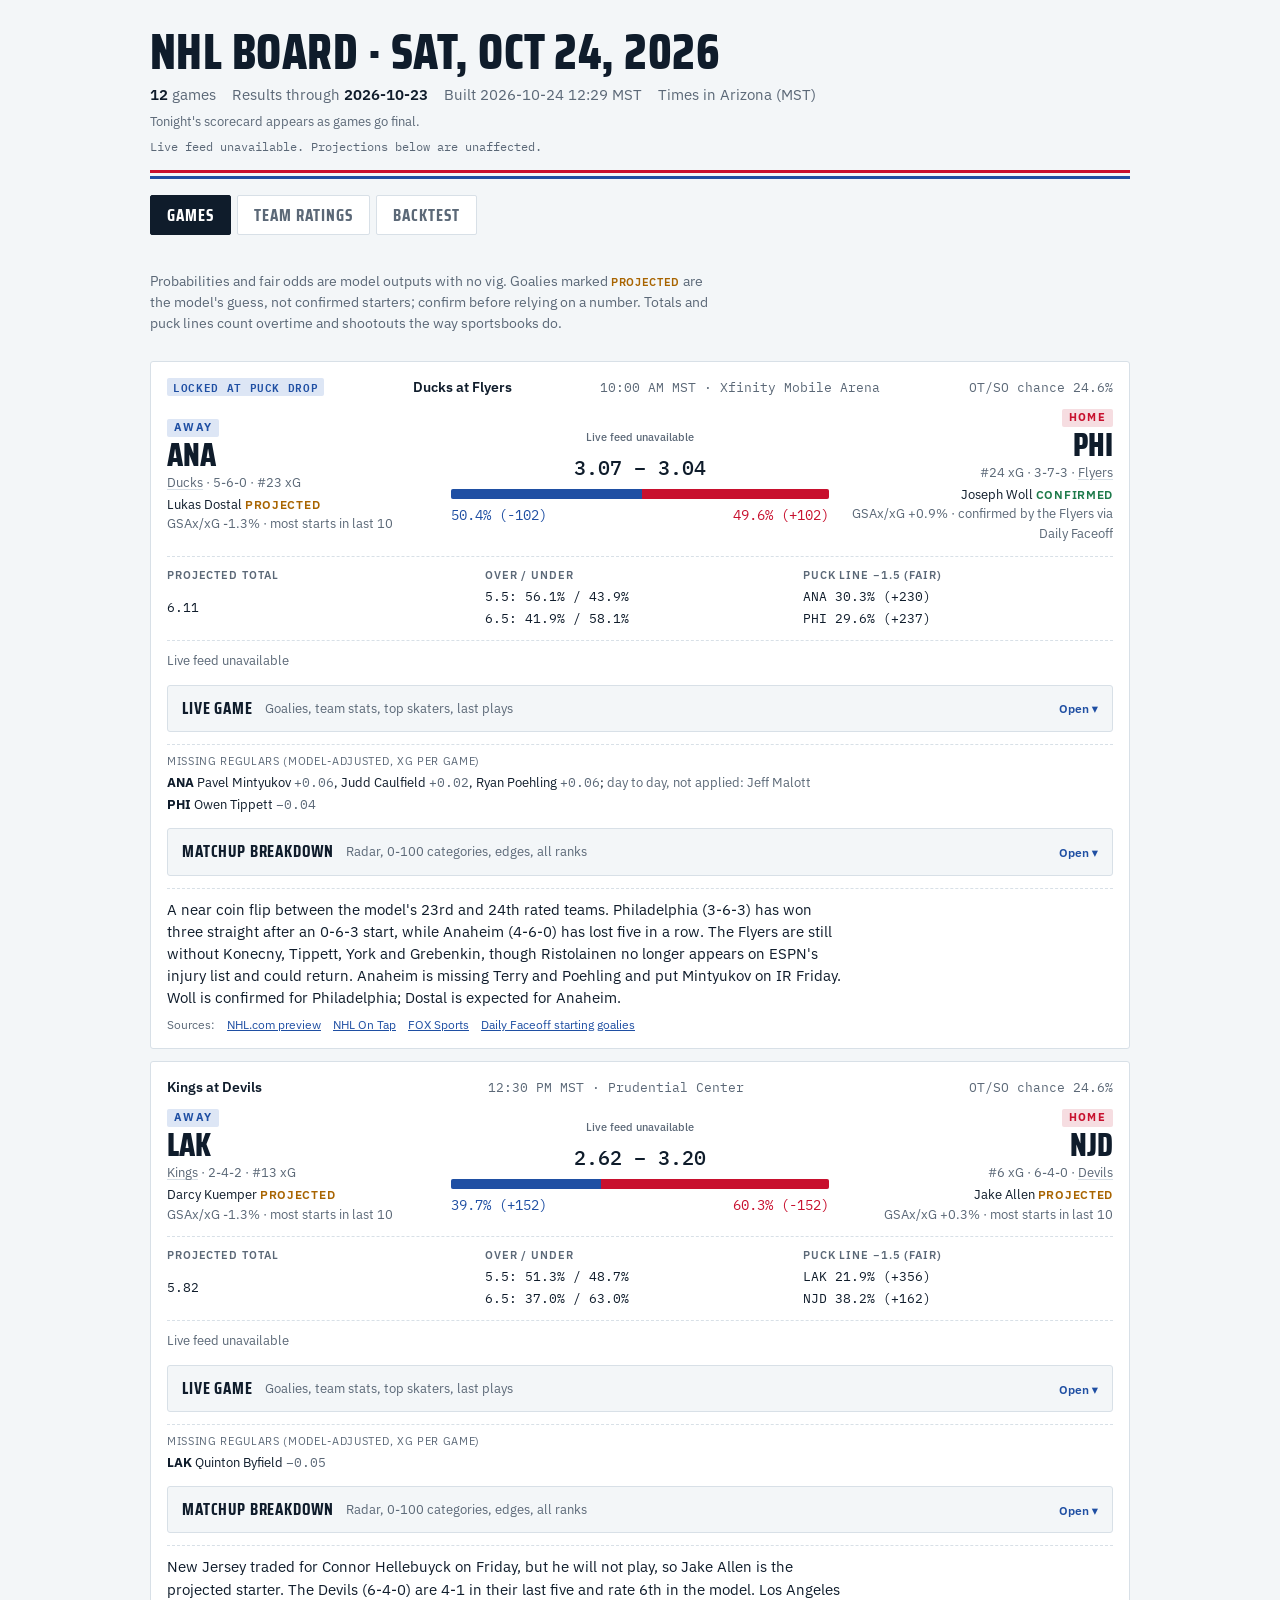
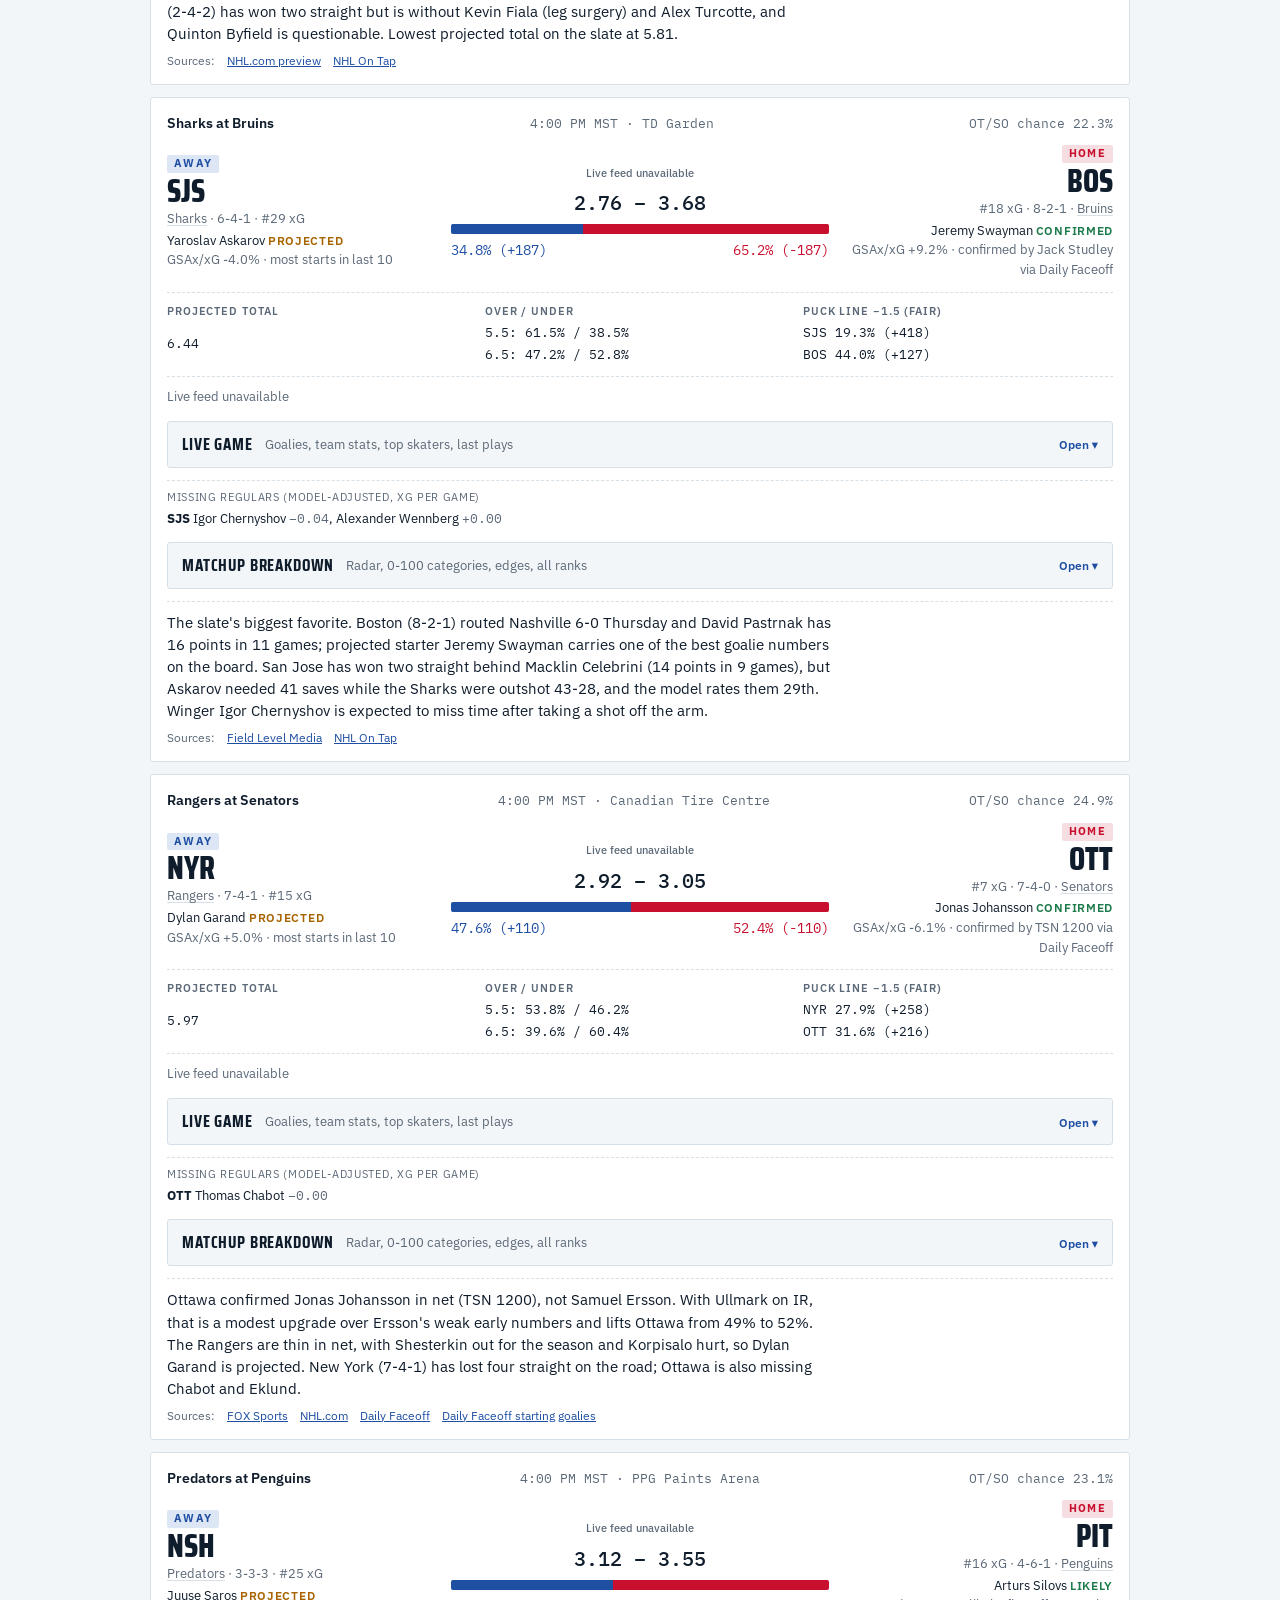
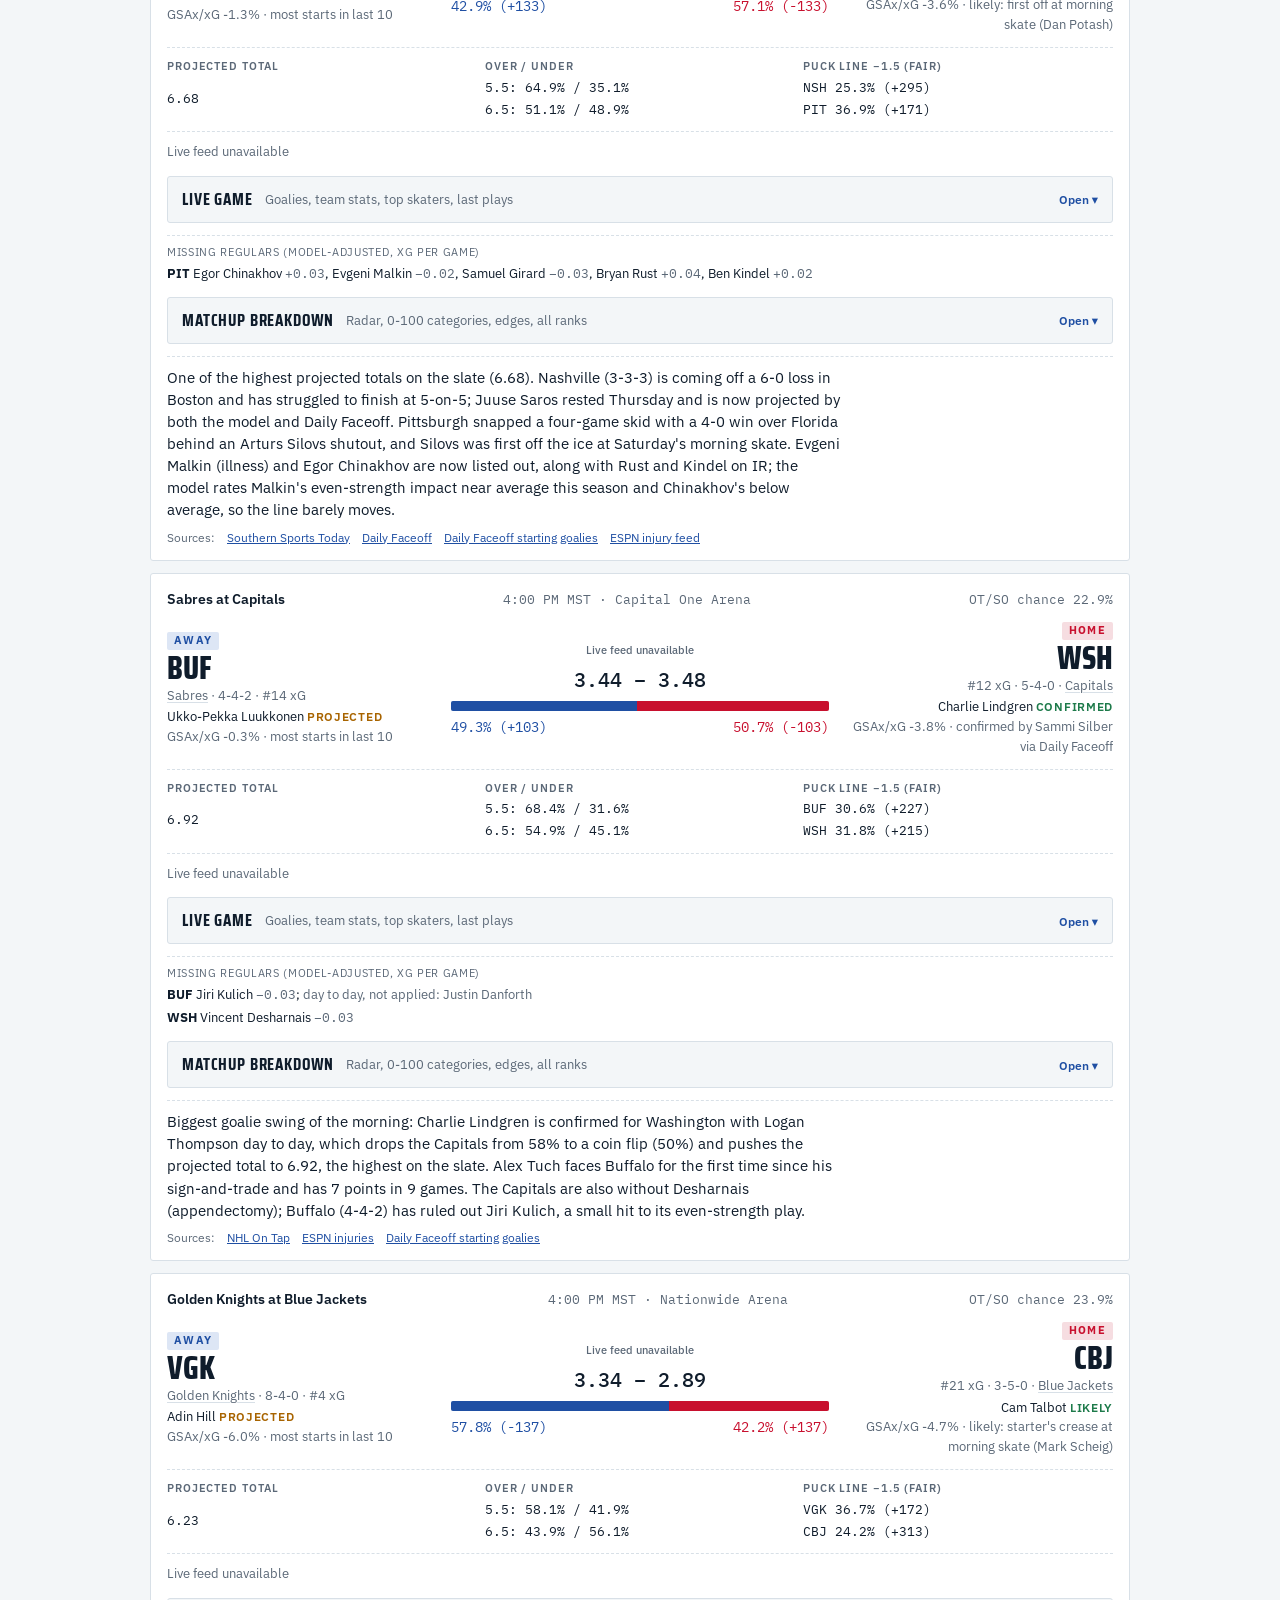
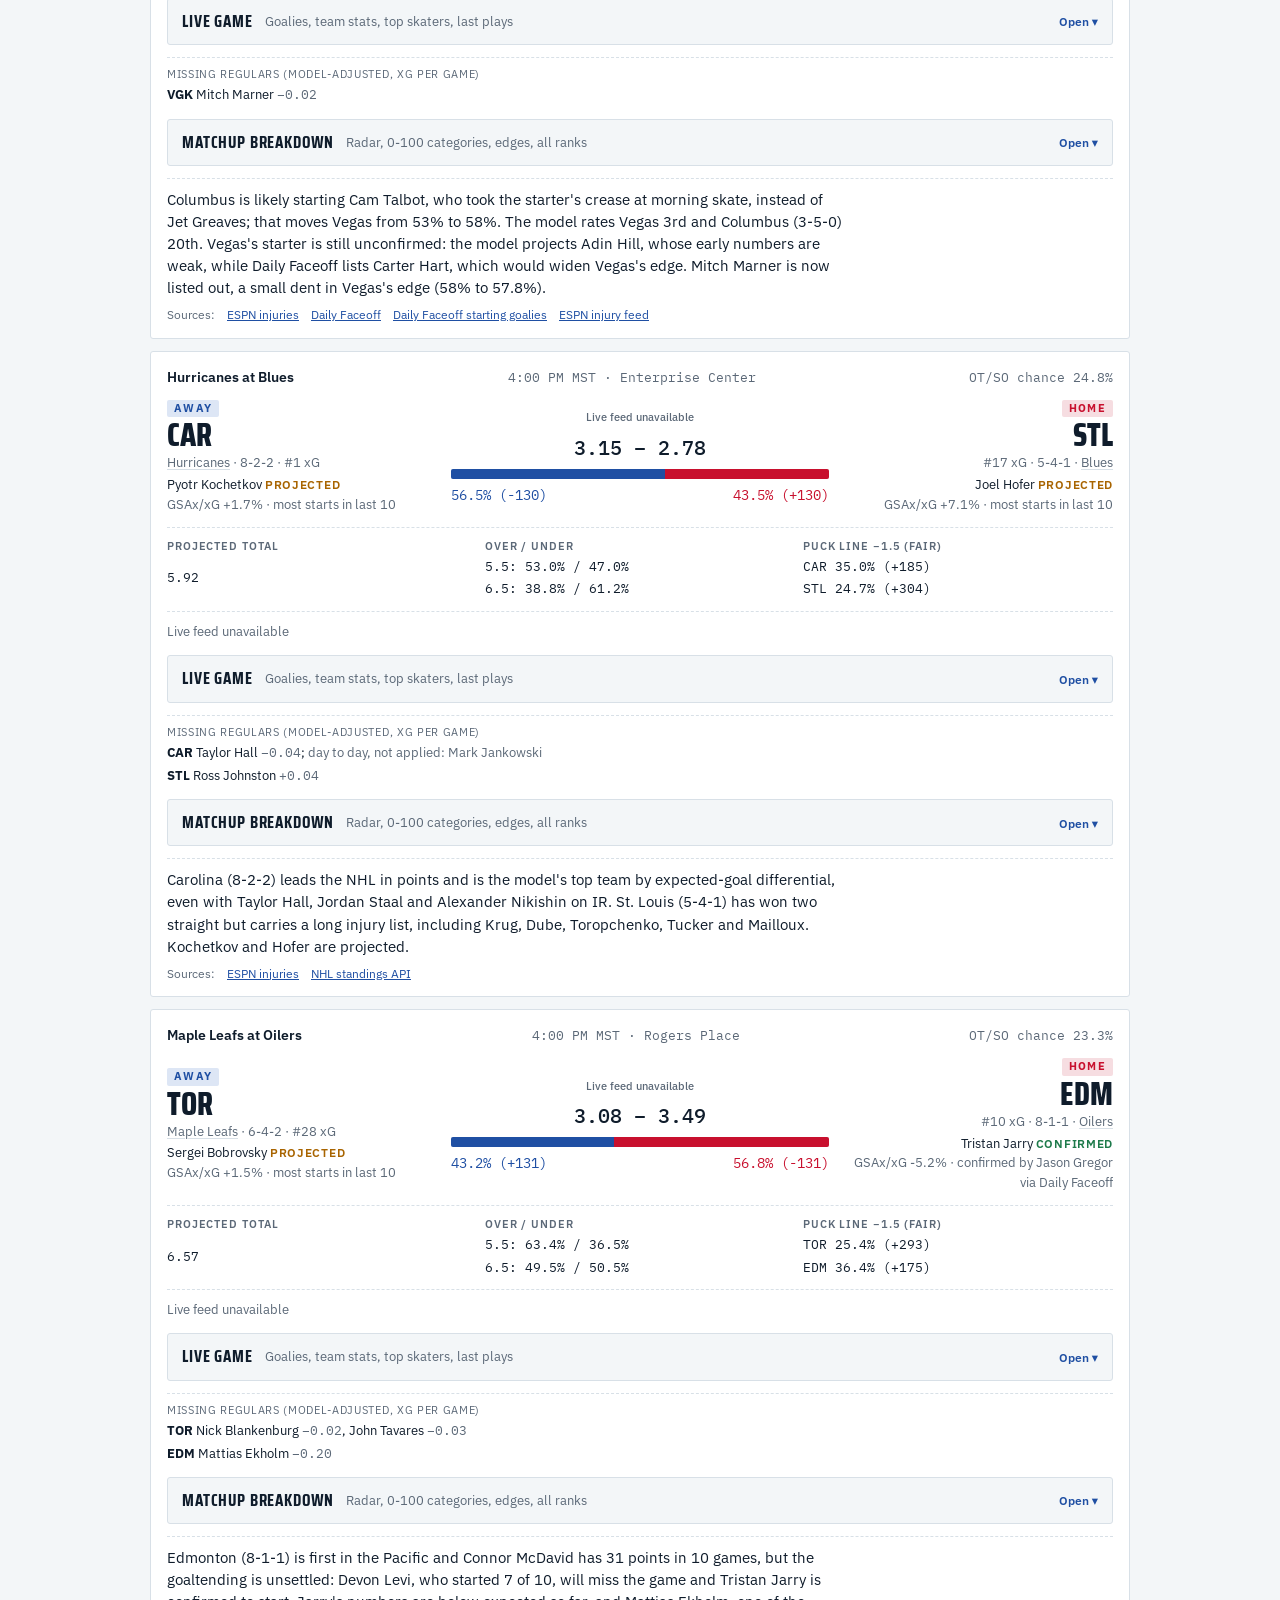
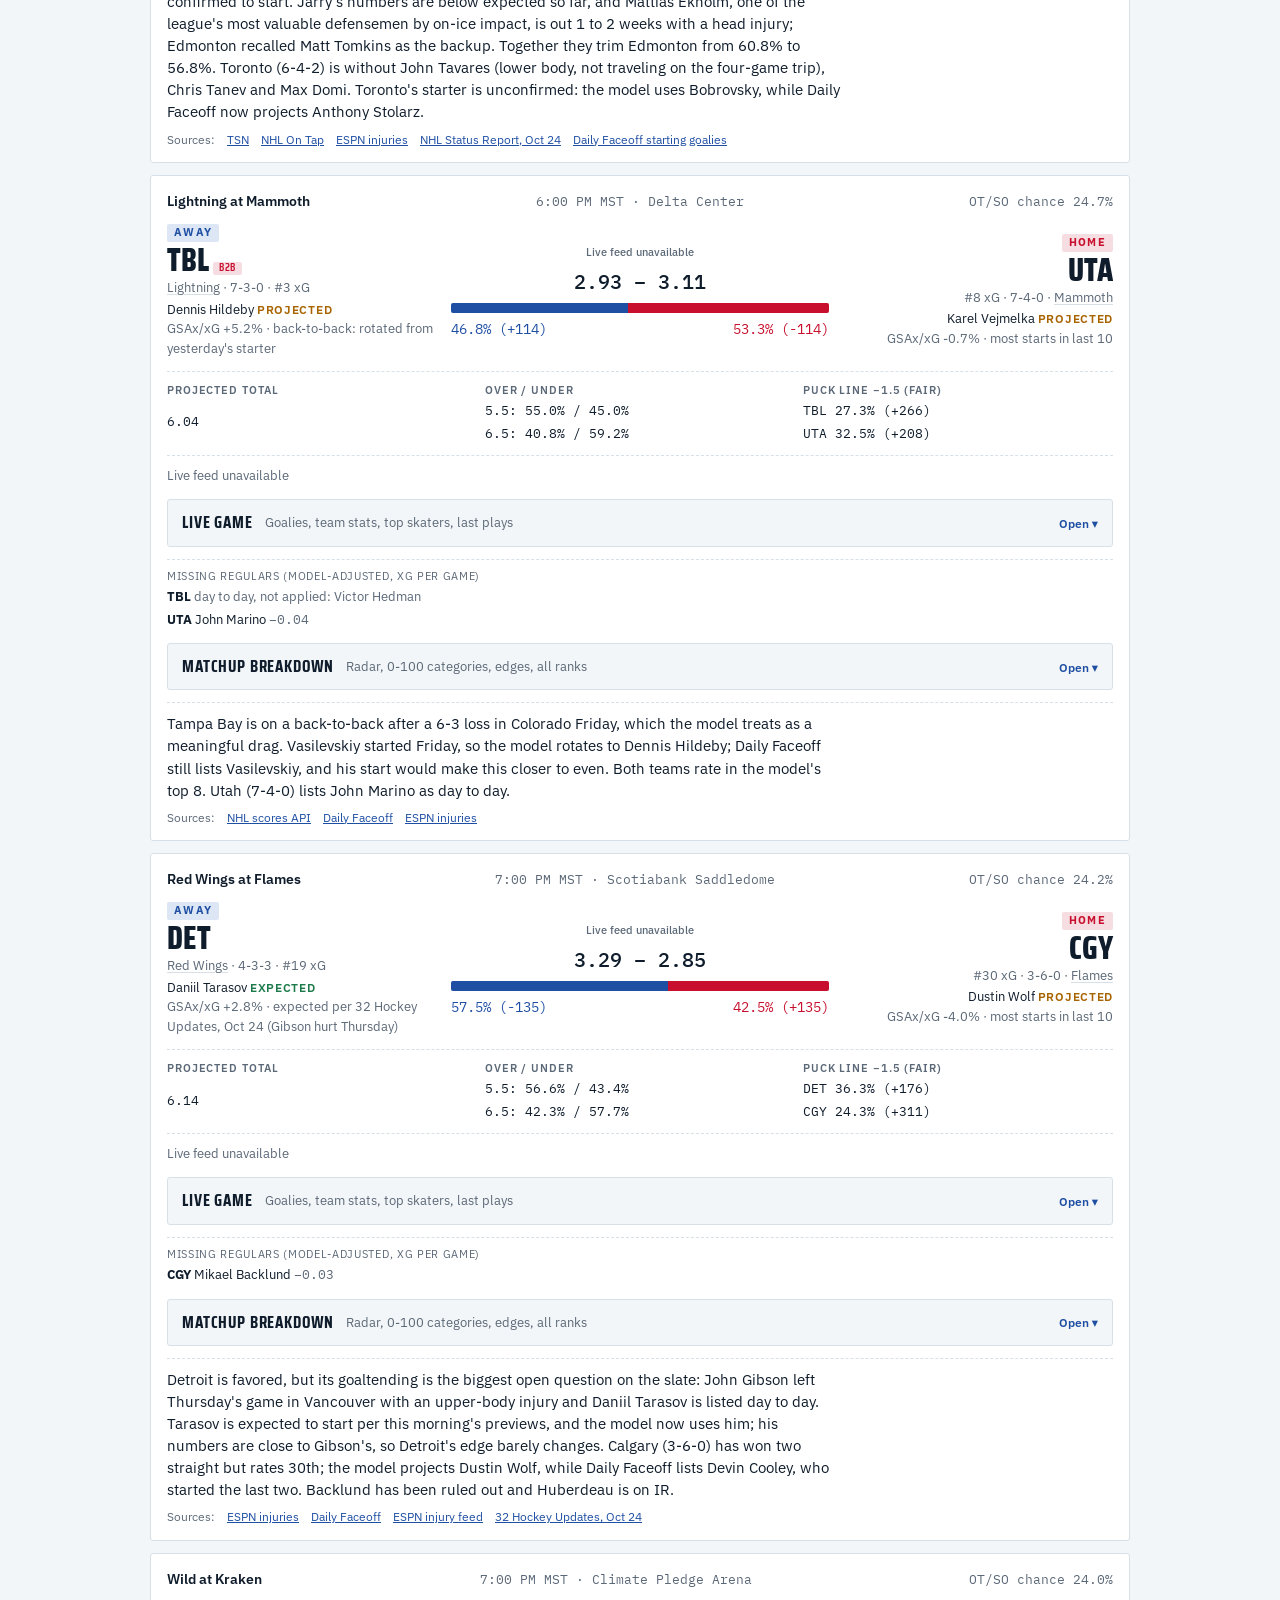
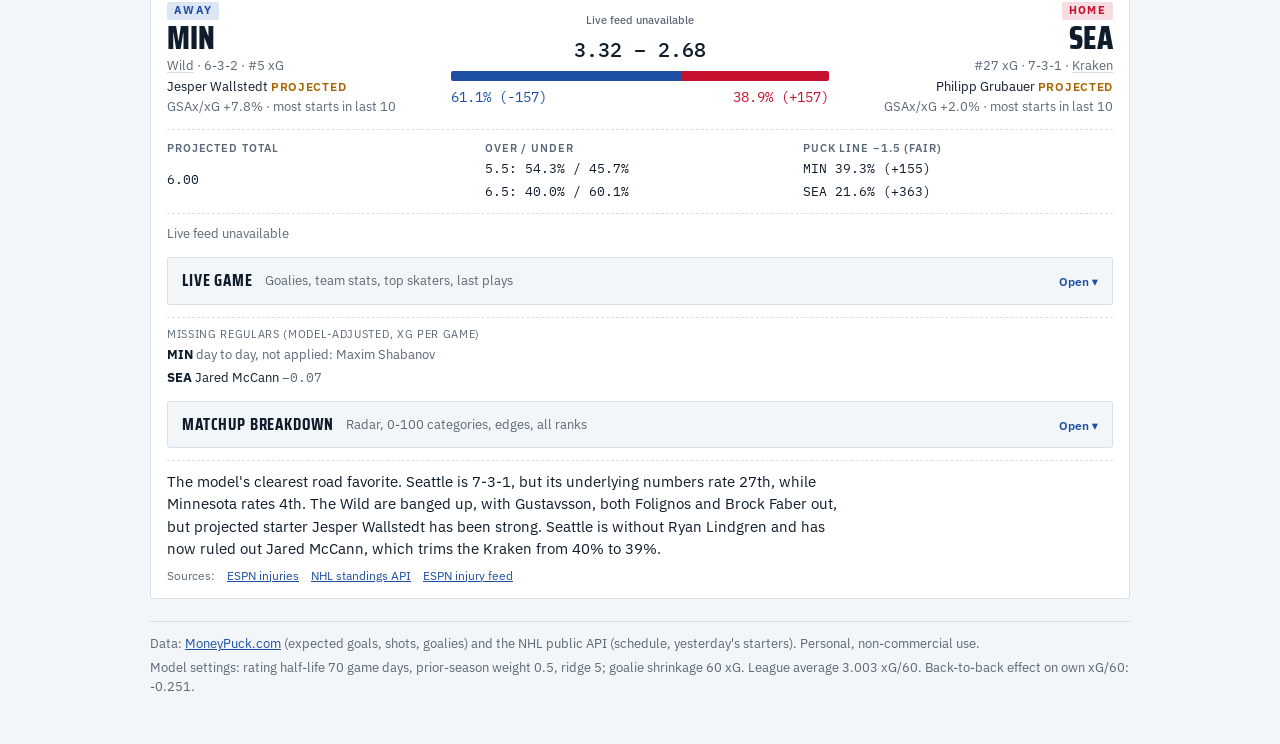
==== site/index.html @ 16cacdc9 "Final games: dark Final badge, settled card, winner bold, W/L chips on picks, finals sorted last Co-" ====
<!doctype html><html lang="en"><head><meta charset="utf-8"><meta name="viewport" content="width=device-width,initial-scale=1,viewport-fit=cover"><meta name="description" content="Personal NHL projection model with live scores"><style>:root{padding-top:env(safe-area-inset-top,0px);padding-bottom:env(safe-area-inset-bottom,0px)}body{margin:0;font-size:14px}img{max-width:100%}[hidden]{display:none!important}</style><title>Ice Ledger NHL Board</title>
<link rel="preconnect" href="https://fonts.googleapis.com">
<link rel="stylesheet" href="https://fonts.googleapis.com/css2?family=Saira+Condensed:wght@500;700;800&family=IBM+Plex+Sans:wght@400;500;600&family=IBM+Plex+Mono:wght@400;500&display=swap">
<style>
/* Layout: rink-sheet board. One column of game rows, each split away | probability bar | home, tabs for ratings and backtest. */
:root{
  --ice:#f3f6f8; --sheet:#ffffff; --ink:#0f1c2b; --muted:#5b6877; --line:#d8e0e7;
  --red:#c8102e; --blue:#1f4fa3; --redsoft:#f6dde1; --bluesoft:#dde6f5;
  --good:#1d7a4a; --warn:#a86400;
  --display:"Saira Condensed","Arial Narrow",system-ui,sans-serif;
  --body:"IBM Plex Sans",system-ui,-apple-system,"Segoe UI",sans-serif;
  --mono:"IBM Plex Mono",ui-monospace,"SFMono-Regular",Menlo,monospace;
}
@media (prefers-color-scheme: dark){:root:not([data-theme="light"]){
  --ice:#0b131c; --sheet:#111c28; --ink:#e6edf3; --muted:#93a3b3; --line:#243444;
  --red:#ff5468; --blue:#6f9bff; --redsoft:#3a1b22; --bluesoft:#18284a; --good:#4cc38a; --warn:#e2a54a; color-scheme:dark}}
:root[data-theme="dark"]{
  --ice:#0b131c; --sheet:#111c28; --ink:#e6edf3; --muted:#93a3b3; --line:#243444;
  --red:#ff5468; --blue:#6f9bff; --redsoft:#3a1b22; --bluesoft:#18284a; --good:#4cc38a; --warn:#e2a54a; color-scheme:dark}
body{background:var(--ice);color:var(--ink);font-family:var(--body);font-size:15px;line-height:1.5}
.wrap{max-width:980px;margin:0 auto;padding-left:max(16px,env(safe-area-inset-left,0px));padding-right:max(16px,env(safe-area-inset-right,0px));padding-block:28px 48px;display:grid;gap:22px}
header{display:grid;gap:6px;border-bottom:3px solid var(--red);padding-bottom:14px;position:relative}
header::after{content:"";position:absolute;left:0;right:0;bottom:-9px;height:3px;background:var(--blue)}
h1{font-family:var(--display);font-weight:800;font-size:clamp(2rem,6vw,3.1rem);line-height:1;letter-spacing:.01em;margin:0;text-wrap:balance;text-transform:uppercase}
.sub{color:var(--muted);font-size:.92rem;display:flex;flex-wrap:wrap;gap:4px 16px}
.sub b{color:var(--ink);font-weight:600}
nav{display:flex;gap:6px;flex-wrap:wrap}
nav button{font-family:var(--display);font-weight:700;font-size:1.05rem;letter-spacing:.06em;text-transform:uppercase;border:1px solid var(--line);background:var(--sheet);color:var(--muted);padding:6px 16px;border-radius:2px;cursor:pointer}
nav button[aria-selected="true"]{background:var(--ink);color:var(--sheet);border-color:var(--ink)}
nav button:focus-visible,summary:focus-visible{outline:2px solid var(--blue);outline-offset:2px}
.note{font-size:.88rem;color:var(--muted);max-width:70ch}
.games{display:grid;gap:12px}
.game{background:var(--sheet);border:1px solid var(--line);border-radius:3px;padding:14px 16px;display:grid;gap:12px}
.top{display:flex;justify-content:space-between;gap:8px;flex-wrap:wrap;font-size:.82rem;color:var(--muted);font-family:var(--mono)}
.match{display:grid;grid-template-columns:1fr minmax(120px,1.4fr) 1fr;align-items:center;gap:14px}
.team{display:grid;gap:2px;min-width:0}
.team.home{text-align:right}
.abbr{font-family:var(--display);font-weight:800;font-size:2rem;line-height:1}
.nm{font-size:.82rem;color:var(--muted)}
.side{justify-self:start;font-size:.66rem;font-weight:700;letter-spacing:.12em;text-transform:uppercase;padding:1px 7px;border-radius:2px;background:var(--bluesoft);color:var(--blue)}
.side.home{justify-self:end;background:var(--redsoft);color:var(--red)}
.mtitle{font-family:var(--body);font-weight:600;color:var(--ink);font-size:.9rem}
.top{align-items:baseline}
.goalie{font-size:.82rem}
.goalie .proj{color:var(--warn);font-size:.72rem;letter-spacing:.06em;text-transform:uppercase;font-weight:600}
.pill{display:inline-block;font-size:.68rem;font-weight:600;letter-spacing:.06em;text-transform:uppercase;padding:1px 6px;border-radius:2px;background:var(--redsoft);color:var(--red);margin-left:4px}
.mid{display:grid;gap:6px;text-align:center}
.score{font-family:var(--mono);font-size:1.25rem;font-weight:500;font-variant-numeric:tabular-nums}
.bar{display:flex;height:10px;border-radius:2px;overflow:hidden;background:var(--line)}
.bar .a{background:var(--blue)} .bar .h{background:var(--red)}
.pcts{display:flex;justify-content:space-between;font-family:var(--mono);font-size:.85rem;font-variant-numeric:tabular-nums}
.pcts .fa{color:var(--blue)} .pcts .fh{color:var(--red)}
.mkts{display:grid;grid-template-columns:repeat(3,minmax(0,1fr));gap:8px;border-top:1px dashed var(--line);padding-top:10px}
.mk{display:grid;gap:2px;min-width:0}
.mk h4{margin:0;font-size:.7rem;letter-spacing:.08em;text-transform:uppercase;color:var(--muted);font-weight:600}
.mk div{font-family:var(--mono);font-size:.84rem;font-variant-numeric:tabular-nums}
.inj{border-top:1px dashed var(--line);padding-top:8px;font-size:.84rem;display:grid;gap:2px}
.inj .dl{font-size:.7rem;color:var(--muted);text-transform:uppercase;letter-spacing:.06em}
.inj .rk{font-family:var(--mono);color:var(--muted)}
.sum{border-top:1px dashed var(--line);padding-top:10px;display:grid;gap:6px}
.sum p{margin:0;max-width:75ch;font-size:.92rem}
.src{font-size:.78rem;color:var(--muted);display:flex;flex-wrap:wrap;gap:4px 12px}
.src a{color:var(--blue)}
.nm a.tl{color:inherit;text-decoration:underline;text-decoration-color:var(--line);text-underline-offset:2px}
.nm a.tl:hover{color:var(--blue)}
a:focus-visible{outline:2px solid var(--blue);outline-offset:2px}
.goalie .conf{color:var(--good);font-size:.72rem;letter-spacing:.06em;text-transform:uppercase;font-weight:600}
.sh{font-family:var(--mono);font-size:.74rem;letter-spacing:.1em;text-transform:uppercase;color:var(--muted)}
.idtabs{display:inline-flex;border:1px solid var(--line);border-radius:3px;padding:3px;gap:3px;background:var(--ice)}
.idtabs button{font:600 .85rem var(--body);border:0;background:none;color:var(--muted);padding:6px 14px;border-radius:2px;cursor:pointer}
.idtabs button[aria-selected="true"]{background:var(--ink);color:var(--sheet)}
.idtabs button:focus-visible{outline:2px solid var(--blue);outline-offset:1px}
.idgrid{display:grid;grid-template-columns:minmax(0,1.05fr) minmax(0,1fr);gap:18px;margin-top:10px}
.rwrap{display:grid;gap:4px;justify-items:center;min-width:0}
.leg{display:flex;gap:16px;font-size:.85rem;font-weight:600}.leg .la{color:var(--blue)}.leg .lh{color:var(--red)}
svg.radar{width:100%;max-width:460px;height:auto;overflow:visible}
.radar .rg{fill:none;stroke:var(--line)}
.radar .ra{stroke:var(--line)} .radar .ra.on{stroke:var(--muted);stroke-width:1.5}
.radar .rt{font:10px var(--mono);fill:var(--muted)}
.radar .rl{font:12.5px var(--body);fill:var(--muted);cursor:pointer} .radar .rl.on{fill:var(--ink);font-weight:700}
.radar .rp{stroke-width:2;stroke-linejoin:round}
.radar .rp.a{fill:var(--blue);fill-opacity:.14;stroke:var(--blue)}
.radar .rp.h{fill:var(--red);fill-opacity:.12;stroke:var(--red);stroke-dasharray:5 4}
.radar .rm.a{fill:var(--sheet);stroke:var(--blue);stroke-width:1.8} .radar .rm.h{fill:var(--sheet);stroke:var(--red);stroke-width:1.8}
.ccol{display:grid;gap:12px;align-content:start;min-width:0}
table.ct{width:100%;border-collapse:collapse;font-size:.9rem}
.ct th{font-size:.7rem;letter-spacing:.06em;text-transform:uppercase;color:var(--muted);font-weight:600;text-align:right;padding:6px 8px;border-bottom:1px solid var(--line);background:none}
.ct th:first-child{text-align:left}.ct th.a{color:var(--blue)}.ct th.h{color:var(--red)}
.ct td{padding:8px;border-bottom:1px solid var(--line);text-align:right;font-family:var(--mono);font-variant-numeric:tabular-nums}
.ct td:first-child{text-align:left;font-family:var(--body)}
.ct td.a{color:var(--blue)}.ct td.h{color:var(--red)}.ct td.b{font-weight:700}
.ct tr[data-cat]{cursor:pointer}.ct tr[data-cat]:hover td{background:var(--ice)}
.ct tr.sel td{background:var(--bluesoft)}.ct tr.sel td:first-child{box-shadow:inset 3px 0 0 var(--ink)}
.ct tr:focus-visible{outline:2px solid var(--blue);outline-offset:-2px}
.sty{font-size:.68rem;color:var(--muted);letter-spacing:.04em}
.cdet h4{margin:0;font-family:var(--display);font-size:1.15rem;letter-spacing:.03em;text-transform:uppercase}
.cdet p{margin:2px 0 8px;font-size:.85rem;color:var(--muted)}
.dd{display:grid;grid-template-columns:1fr 1fr;gap:12px;font-size:.85rem}
.dd b{display:block;margin-bottom:2px}.dd .a b{color:var(--blue)}.dd .h b{color:var(--red)}
.dd .dl{display:block;font-size:.7rem;color:var(--muted);text-transform:uppercase;letter-spacing:.06em;margin-top:4px}
.dd div div{font-family:var(--mono)}
details.all summary{cursor:pointer;font-size:.85rem;color:var(--blue)}
@media (max-width:720px){.idgrid{grid-template-columns:1fr}}
details.mx{padding-top:2px}
details.mx summary,details.all summary{cursor:pointer;list-style:none;display:flex;align-items:center;gap:6px 12px;flex-wrap:wrap;padding:10px 14px;border:1px solid var(--line);border-radius:3px;background:var(--ice);transition:background .15s}
details.mx summary:hover,details.all summary:hover{background:var(--bluesoft);border-color:var(--blue)}
details.mx summary::-webkit-details-marker,details.all summary::-webkit-details-marker{display:none}
details.mx summary:focus-visible,details.all summary:focus-visible{outline:2px solid var(--blue);outline-offset:2px}
.xt{font-family:var(--display);font-weight:700;font-size:1.05rem;letter-spacing:.05em;text-transform:uppercase;color:var(--ink)}
details.all .xt{font-family:var(--body);font-size:.85rem;letter-spacing:0;text-transform:none;font-weight:600}
.xh{font-size:.8rem;color:var(--muted);flex:1 1 auto}
.chev{margin-left:auto;font:600 .78rem var(--body);color:var(--blue);white-space:nowrap}
.chev::after{content:"Open \25BE"}
details[open]>summary .chev::after{content:"Close \25B4"}
@media (prefers-reduced-motion:reduce){details.mx summary,details.all summary{transition:none}}
.mxbody{display:grid;gap:14px;margin-top:10px}
.edges{display:grid;gap:6px}
.edge{display:grid;grid-template-columns:minmax(0,1.3fr) minmax(0,2fr) 4.5em;align-items:center;gap:10px;font-size:.85rem}
.etrack{position:relative;height:12px;background:var(--ice);border:1px solid var(--line);border-radius:2px}
.etrack::after{content:"";position:absolute;left:50%;top:-3px;bottom:-3px;width:1px;background:var(--muted)}
.efill{position:absolute;top:0;bottom:0}
.efill.a{background:var(--blue);right:50%} .efill.h{background:var(--red);left:50%}
.etag{font-family:var(--mono);font-size:.78rem;text-align:right;font-variant-numeric:tabular-nums}
.mt{width:100%;border-collapse:collapse;font-size:.85rem}
.mt th,.mt td{padding:5px 8px;border-bottom:1px solid var(--line);white-space:nowrap;font-variant-numeric:tabular-nums}
.mt th{font-size:.7rem}
.mt td.lab{text-align:left;white-space:normal;color:var(--ink)}
.mt td.v{font-family:var(--mono);text-align:right}
.mt td.v.h{text-align:left}
.mt td.better{font-weight:600}
.mt td.better.a{color:var(--blue)} .mt td.better.h{color:var(--red)}
.mt .rk{color:var(--muted);font-size:.74rem;margin:0 4px}
.mt tr.grp td{background:var(--ice);font-size:.7rem;letter-spacing:.08em;text-transform:uppercase;color:var(--muted);font-weight:600;text-align:left}
.mxnote{font-size:.78rem;color:var(--muted);max-width:75ch;margin:0}
@media (max-width:560px){.edge{grid-template-columns:1fr 4.5em}.edge .etrack{grid-column:1/-1;order:3}}
.tbl{overflow-x:auto;background:var(--sheet);border:1px solid var(--line);border-radius:3px}
table{border-collapse:collapse;width:100%;font-size:.88rem}
th,td{padding:7px 10px;border-bottom:1px solid var(--line);text-align:right;white-space:nowrap;font-variant-numeric:tabular-nums}
th{font-size:.72rem;letter-spacing:.07em;text-transform:uppercase;color:var(--muted);font-weight:600;background:var(--ice)}
th:first-child,td:first-child{text-align:left}
td.mono{font-family:var(--mono)}
tr.best td{font-weight:600}
.pos{color:var(--good)} .neg{color:var(--red)}
h2{font-family:var(--display);font-weight:700;font-size:1.5rem;letter-spacing:.03em;text-transform:uppercase;margin:0}
section{display:grid;gap:12px}
.cards{display:grid;grid-template-columns:repeat(auto-fit,minmax(200px,1fr));gap:10px}
.kpi{background:var(--sheet);border:1px solid var(--line);border-radius:3px;padding:12px 14px;display:grid;gap:2px}
.kpi .v{font-family:var(--display);font-weight:700;font-size:1.8rem;line-height:1.05}
.kpi .l{font-size:.78rem;color:var(--muted)}
footer{font-size:.8rem;color:var(--muted);border-top:1px solid var(--line);padding-top:12px;display:grid;gap:4px}
footer a{color:var(--blue)}
@media (max-width:560px){
  .match{grid-template-columns:1fr 1fr}
  .mid{grid-column:1/-1;order:3}
  .mkts{grid-template-columns:1fr}
  .abbr{font-size:1.7rem}
}
</style>
<link rel="stylesheet" href="live.css?v=c1e8caf1"></head><body>

<div class="wrap">
  <header>
    <h1 id="hdr">NHL Board</h1>
    <div class="sub" id="meta"></div>
  </header>
  <nav role="tablist">
    <button id="t-games" role="tab" aria-selected="true" data-v="games">Games</button>
    <button id="t-ratings" role="tab" aria-selected="false" data-v="ratings">Team ratings</button>
    <button id="t-backtest" role="tab" aria-selected="false" data-v="backtest">Backtest</button>
  </nav>

  <section id="v-games">
    <p class="note">Probabilities and fair odds are model outputs with no vig. Goalies marked <span class="pill" style="background:none;color:var(--warn);padding:0;margin:0">projected</span> are the model's guess, not confirmed starters; confirm before relying on a number. Totals and puck lines count overtime and shootouts the way sportsbooks do.</p>
    <div class="games" id="games"></div>
  </section>

  <section id="v-ratings" hidden>
    <p class="note">Expected goals per 60 minutes, adjusted for opponent, score state, venue and shot flurries. Offense: higher is better. Defense (allowed): lower is better. Finishing is goals above expected per expected goal, heavily shrunk toward zero.</p>
    <div class="tbl"><table id="rat"></table></div>
  </section>

  <section id="v-backtest" hidden>
    <div class="cards" id="kpis"></div>
    <p class="note" id="btnote"></p>
    <h2>Log loss by season (lower is better)</h2>
    <div class="tbl"><table id="bt"></table></div>
    <h2>Calibration, test seasons</h2>
    <div class="tbl"><table id="cal"></table></div>
    <h2>Totals and puck line, test seasons</h2>
    <div class="tbl"><table id="mcal"></table></div>
  </section>

  <footer>
    <div>Data: <a href="https://moneypuck.com" target="_blank" rel="noopener">MoneyPuck.com</a> (expected goals, shots, goalies) and the NHL public API (schedule, yesterday's starters). Personal, non-commercial use.</div>
    <div id="foot2"></div>
  </footer>
</div>


<script src="live.js?v=f0409b41"></script>
<script src="record.js?v=0a174f7e"></script>
<script>
function renderBoard(B){

const $ = id => document.getElementById(id);
const pct = x => (100*x).toFixed(1)+'%';
const ml = x => x==null ? '–' : (x>0?'+':'')+x;
const amer = p => p>=0.5 ? Math.round(-100*p/(1-p)) : Math.round(100*(1-p)/p);
const dt = new Date(B.date+'T12:00:00');
$('hdr').textContent = 'NHL Board · ' + dt.toLocaleDateString('en-US',{weekday:'short',month:'short',day:'numeric',year:'numeric'});
$('meta').innerHTML = `<span><b>${B.games.length}</b> games</span><span>Results through <b>${B.data_through}</b></span><span>Built ${B.generated}</span><span>Times in Arizona (MST)</span>`;

const SLUG={ANA:'ducks',BOS:'bruins',BUF:'sabres',CGY:'flames',CAR:'hurricanes',CHI:'blackhawks',COL:'avalanche',CBJ:'bluejackets',DAL:'stars',DET:'redwings',EDM:'oilers',FLA:'panthers',LAK:'kings',MIN:'wild',MTL:'canadiens',NSH:'predators',NJD:'devils',NYI:'islanders',NYR:'rangers',OTT:'senators',PHI:'flyers',PIT:'penguins',SJS:'sharks',SEA:'kraken',STL:'blues',TBL:'lightning',TOR:'mapleleafs',UTA:'utah',VAN:'canucks',VGK:'goldenknights',WSH:'capitals',WPG:'jets'};
const tlink=(ab,txt)=>SLUG[ab]?`<a class="tl" href="https://www.nhl.com/${SLUG[ab]}/" target="_blank" rel="noopener">${txt}</a>`:txt;
function tm(t){return new Date(t).toLocaleTimeString('en-US',{hour:'numeric',minute:'2-digit',timeZone:'America/Phoenix'})+' MST'}
function gl(g){
  if(!g||!g.name) return '<div class="goalie">Goalie: unknown</div>';
  const s = g.gsax_per_xg; const sign = s>=0?'+':'';
  const bs=(g.basis||''); const tag = bs.startsWith('confirmed') ? '<span class="conf">confirmed</span>' : bs.startsWith('likely') ? '<span class="conf">likely</span>' : bs.startsWith('expected') ? '<span class="conf">expected</span>' : '<span class="proj">projected</span>';
  return `<div class="goalie">${g.name} ${tag}<br><span class="nm">GSAx/xG ${sign}${(100*s).toFixed(1)}% · ${(g.basis||'').replace(/^confirmed: /,'')}</span></div>`;
}
const MX = B.metrics;
const pctOf = r => 100*(MX.n - r)/(MX.n - 1);   // rank 1 -> 100
const CATS = [
 {name:'Chance creation', off:'xgf60_5v5', def:'xga60_5v5', d:'Expected goals per 60 minutes at 5-on-5. Offense: chances created. Defense: chances allowed.'},
 {name:'Shot volume', off:'cf60f_5v5', def:'cf60a_5v5', d:'All shot attempts per 60 at 5-on-5, including misses and blocks. A proxy for puck possession.'},
 {name:'High danger', off:'hdxgf60_5v5', def:'hdxga60_5v5', d:'Expected goals from high-danger shots (above a 20% scoring chance) per 60 at 5-on-5.'},
 {name:'Special teams', off:'pp_xgf60', def:'pk_xga60', d:'Offense: power-play expected goals per 60. Defense: expected goals allowed per 60 on the penalty kill.'},
 {name:'Finishing & saves', off:'finish_gp', def:'gsax_gp', d:'Offense: goals scored above expected per game. Defense: goals saved above expected per game by the team\'s goalies this season.'},
 {name:'Discipline', off:'pen_drawn_gp', def:'pen_taken_gp', d:'Offense: penalties drawn per game. Defense: penalties taken per game (fewer is better).'},
 {name:'Recent form', off:'l10_xgf_gp', def:'l10_xga_gp', d:'Expected goals for and against per game over the last 10 games, all situations.'},
 {name:'Pace', off:'pace60_5v5', def:'pace60_5v5', style:true, d:'Combined shot attempts per 60 at 5-on-5 in the team\'s games. Higher means faster, not better.'}
];
const DEF = k => MX.defs.find(d=>d.key===k);
function fmtv(def,v){ if(v==null) return '–'; const s=(+v).toFixed(def.dec); const signed=['finish_gp','gsax_gp','l10_gd'].includes(def.key); return (signed&&v>0?'+':'')+s+def.unit; }
function score(t,c,view){ const T=MX.teams[t]; const o=pctOf(T.ranks[c.off]), d=pctOf(T.ranks[c.def]); if(c.style) return o; return view==='off'?o:view==='def'?d:(o+d)/2; }
function radar(g,view,sel){
  const A=g.away,H=g.home,N=CATS.length,cx=250,cy=195,R=120;
  const pt=(i,v)=>{const a=-Math.PI/2+2*Math.PI*i/N, r=R*v/100; return [cx+r*Math.cos(a), cy+r*Math.sin(a)];};
  let s=`<svg viewBox="0 0 500 390" class="radar" role="img" aria-label="Radar chart comparing ${A} and ${H}, ${view==='off'?'offense':view==='def'?'defense':'overall'}, 0 to 100">`;
  for(const lv of [25,50,75,100]){ s+=`<polygon points="${CATS.map((_,i)=>pt(i,lv).join(',')).join(' ')}" class="rg"/>`; }
  CATS.forEach((c,i)=>{const [x,y]=pt(i,100); s+=`<line x1="${cx}" y1="${cy}" x2="${x}" y2="${y}" class="ra${i===sel?' on':''}"/>`;});
  for(const lv of [25,50,75,100]){ const [x,y]=pt(0,lv); s+=`<text x="${x+4}" y="${y+3}" class="rt">${lv}</text>`; }
  const poly=(t,cls)=>{const ps=CATS.map((c,i)=>pt(i,score(t,c,view))); return `<polygon points="${ps.map(p=>p.join(',')).join(' ')}" class="rp ${cls}"/>`+ps.map((p,i)=>cls==='a'?`<circle cx="${p[0]}" cy="${p[1]}" r="${i===sel?5:3.2}" class="rm a"/>`:`<rect x="${p[0]-(i===sel?5:3.4)}" y="${p[1]-(i===sel?5:3.4)}" width="${i===sel?10:6.8}" height="${i===sel?10:6.8}" class="rm h"/>`).join('');};
  s+=poly(A,'a')+poly(H,'h');
  CATS.forEach((c,i)=>{const [x,y]=pt(i,123); const anc=Math.abs(x-cx)<8?'middle':x>cx?'start':'end'; const dy=y<cy-60?-6:y>cy+60?14:4; s+=`<text x="${x}" y="${y+dy}" text-anchor="${anc}" class="rl${i===sel?' on':''}" data-cat="${i}">${c.name}</text>`;});
  return s+'</svg>';
}
function catTable(g,view,sel){
  const A=g.away,H=g.home;
  return `<table class="ct"><tr><th>Category · 0-100</th><th class="a">${A}</th><th class="h">${H}</th></tr>`+
   CATS.map((c,i)=>{const sa=score(A,c,view), sh=score(H,c,view); return `<tr data-cat="${i}" class="${i===sel?'sel':''}" tabindex="0"><td>${c.name}${c.style?' <span class="sty">style</span>':''}</td><td class="a${!c.style&&sa>sh?' b':''}">${sa.toFixed(1)}</td><td class="h${!c.style&&sh>sa?' b':''}">${sh.toFixed(1)}</td></tr>`}).join('')+'</table>';
}
function catDetail(g,sel){
  const c=CATS[sel], A=g.away, H=g.home, oD=DEF(c.off), dD=DEF(c.def);
  const side=t=>{const T=MX.teams[t]; return c.style?`<div><span class="dl">Pace</span>${fmtv(oD,T.values[c.off])} <span class="rk">#${T.ranks[c.off]}</span></div>`:
    `<div><span class="dl">Offense</span>${fmtv(oD,T.values[c.off])} <span class="rk">#${T.ranks[c.off]}</span></div><div><span class="dl">Defense</span>${fmtv(dD,T.values[c.def])} <span class="rk">#${T.ranks[c.def]}</span></div>`;};
  return `<h4>${c.name}</h4><p>${c.d}</p><div class="dd"><div class="a"><b>${g.away_name}</b>${side(A)}</div><div class="h"><b>${g.home_name}</b>${side(H)}</div></div>`;
}
function edgeRow(label, sa, sh, note){
  const d = sh - sa, w = Math.min(50, Math.abs(d)/2);
  const fill = d>0 ? `<div class="efill h" style="width:${w}%"></div>` : d<0 ? `<div class="efill a" style="width:${w}%"></div>` : '';
  return `<div class="edge"><div>${label}<div class="nm">${note}</div></div><div class="etrack" role="img" aria-label="${label}: edge ${Math.abs(d).toFixed(0)} points">${fill}</div><div class="etag">${Math.abs(d)<5?'even':(d>0?'home':'away')+' +'+Math.abs(d).toFixed(0)}</div></div>`;
}
function attack(off, offKey, def, defKey){ return (pctOf(MX.teams[off].ranks[offKey]) + 100 - pctOf(MX.teams[def].ranks[defKey]))/2; }
const MXS = {};  // per-game view state
function idPanel(g){ const k=g.away+'-'+g.home, st=MXS[k]||(MXS[k]={view:'all',sel:0});
  return `<div class="idtabs" role="tablist">${[['all','Overall'],['off','Offense'],['def','Defense']].map(([v,l])=>`<button data-view="${v}" aria-selected="${st.view===v}">${l}</button>`).join('')}</div>
  <div class="idgrid"><div class="rwrap"><div class="leg"><span class="la">● ${g.away_name}</span><span class="lh">■ ${g.home_name}</span></div>${radar(g,st.view,st.sel)}<p class="mxnote">Larger = stronger (league percentile). On pace, larger = faster. Select a category to see its numbers.</p></div>
  <div class="ccol">${catTable(g,st.view,st.sel)}<div class="cdet">${catDetail(g,st.sel)}</div></div></div>`;}
function matchup(g){
  if(!MX||!MX.teams[g.home]||!MX.teams[g.away]) return '';
  const A=g.away,H=g.home, TA=MX.teams[A], TH=MX.teams[H];
  const pairs=[["5-on-5 chances","xgf60_5v5","xga60_5v5"],["High-danger chances","hdxgf60_5v5","hdxga60_5v5"],["Power play vs. penalty kill","pp_xgf60","pk_xga60"],["Finishing vs. goaltending","finish_gp","gsax_gp"]];
  const edges = pairs.map(([lab,o,dk])=>{const sa=attack(A,o,H,dk), sh=attack(H,o,A,dk); return edgeRow(lab, sa, sh, `${A} attack ${sa.toFixed(0)} · ${H} attack ${sh.toFixed(0)}`)}).join('');
  let grp='', rows='';
  for(const d of MX.defs){ if(d.group==='Underlying') continue;
    if(d.group!==grp){grp=d.group; rows+=`<tr class="grp"><td colspan="3">${grp}</td></tr>`;}
    const ra=TA.ranks[d.key], rh=TH.ranks[d.key];
    const ba = d.higher_better!==null && ra<rh, bh = d.higher_better!==null && rh<ra;
    rows+=`<tr><td class="v${ba?' better a':''}">${fmtv(d,TA.values[d.key])}<span class="rk">${ra}</span></td><td class="lab">${d.label}</td><td class="v h${bh?' better h':''}"><span class="rk">${rh}</span>${fmtv(d,TH.values[d.key])}</td></tr>`;
  }
  return `<details class="mx" id="mx-${A}-${H}" data-g="${A}-${H}"><summary><span class="xt">Matchup breakdown</span><span class="xh">Radar, 0-100 categories, edges, all ranks</span><span class="chev" aria-hidden="true"></span></summary><div class="mxbody">
    <div class="sh">01 / Team identity</div>
    <div class="idp">${idPanel(g)}</div>
    <div class="sh">02 / Matchup edges</div>
    <div class="edges">${edges}</div>
    <p class="mxnote">Attack score = (offense percentile + 100 minus opponent's defense percentile) ÷ 2. Bars point toward the team with the edge; gaps under 5 points are even. These describe statistical strengths, not win probabilities.</p>
    <details class="all"><summary><span class="xt">All ${MX.defs.filter(d=>d.group!=='Underlying').length} metrics with league ranks</span><span class="chev" aria-hidden="true"></span></summary><div class="tbl"><table class="mt"><tr><th style="text-align:right">${A} · rank</th><th style="text-align:left">Season to date</th><th style="text-align:left">rank · ${H}</th></tr>${rows}</table></div></details>
    <p class="mxnote">Ranks out of ${MX.n} teams (1 = best; pace ranks fastest first). Regular season games through ${String(MX.through).replace(/(\d{4})(\d{2})(\d{2})/,'$1-$2-$3')}. Early-season samples are small. Finishing & saves uses each team's goalies so far this season, not tonight's starter.</p>
  </div></details>`;
}
document.getElementById('games').addEventListener('click',e=>{
  const box=e.target.closest('details.mx'); if(!box) return;
  const g=B.games.find(x=>x.away+'-'+x.home===box.dataset.g); const st=MXS[box.dataset.g];
  const vb=e.target.closest('[data-view]'), cr=e.target.closest('[data-cat]');
  if(vb){st.view=vb.dataset.view;} else if(cr){st.sel=+cr.dataset.cat;} else return;
  box.querySelector('.idp').innerHTML=idPanel(g);
});
document.getElementById('games').addEventListener('keydown',e=>{ if((e.key==='Enter'||e.key===' ')&&e.target.matches('tr[data-cat]')){e.preventDefault();e.target.click();} });

function injLine(g){
  const f=(ab,list)=>{const ap=(list||[]).filter(p=>p.applied), dtd=(list||[]).filter(p=>p.regular&&!p.applied&&p.status==='Day-To-Day');
    if(!ap.length&&!dtd.length) return '';
    return `<div><b>${ab}</b> ${ap.map(p=>`${p.name} <span class="rk">${p.value>=0?'−':'+'}${Math.abs(p.value).toFixed(2)}</span>`).join(', ')}${dtd.length?`${ap.length?'; ':''}<span class="nm">day to day, not applied: ${dtd.map(p=>p.name).join(', ')}</span>`:''}</div>`;};
  const s=f(g.away,g.inj_away)+f(g.home,g.inj_home);
  return s?`<div class="inj"><span class="dl">Missing regulars (model-adjusted, xG per game)</span>${s}</div>`:'';
}
const SHOW = g => B.detail_games==='ALL' || (B.detail_games||[]).includes(g.away+'@'+g.home);
$('games').innerHTML = B.games.map(g=>{
  const t55=g.totals['5.5'], t65=g.totals['6.5'];
  return `<article class="game">
    <div class="top">${g.frozen?'<span class="pill" style="background:var(--bluesoft);color:var(--blue);margin:0">Locked at puck drop</span>':''}<span class="mtitle">${g.away_name} at ${g.home_name}</span><span>${tm(g.start_utc)} · ${g.venue||''}</span><span>OT/SO chance ${pct(g.p_ot)}</span></div>
    <div class="match">
      <div class="team"><span class="side">Away</span><div class="abbr">${g.away}${g.away_b2b?'<span class="pill">B2B</span>':''}</div><div class="nm">${tlink(g.away,g.away_name)} · ${g.away_rec} · #${g.away_rank} xG</div>${gl(g.away_goalie)}</div>
      <div class="mid">
        <div class="score">${g.proj_away.toFixed(2)} – ${g.proj_home.toFixed(2)}</div>
        <div class="bar" role="img" aria-label="${g.away} ${pct(g.p_away)}, ${g.home} ${pct(g.p_home)}"><div class="a" style="width:${100*g.p_away}%"></div><div class="h" style="width:${100*g.p_home}%"></div></div>
        <div class="pcts"><span class="fa">${pct(g.p_away)} (${ml(g.fair_ml_away)})</span><span class="fh">${pct(g.p_home)} (${ml(g.fair_ml_home)})</span></div>
      </div>
      <div class="team home"><span class="side home">Home</span><div class="abbr">${g.home_b2b?'<span class="pill" style="margin:0 4px 0 0">B2B</span>':''}${g.home}</div><div class="nm">#${g.home_rank} xG · ${g.home_rec} · ${tlink(g.home,g.home_name)}</div>${gl(g.home_goalie)}</div>
    </div>
    <div class="mkts">
      <div class="mk"><h4>Projected total</h4><div>${g.exp_total.toFixed(2)}</div></div>
      <div class="mk"><h4>Over / under</h4><div>5.5: ${pct(t55.over)} / ${pct(t55.under)}</div><div>6.5: ${pct(t65.over)} / ${pct(t65.under)}</div></div>
      <div class="mk"><h4>Puck line −1.5 (fair)</h4><div>${g.away} ${pct(g.puck_line['away_-1.5'])} (${ml(amer(g.puck_line['away_-1.5']))})</div><div>${g.home} ${pct(g.puck_line['home_-1.5'])} (${ml(amer(g.puck_line['home_-1.5']))})</div></div>
    </div>
    ${injLine(g)}
    ${SHOW(g)?matchup(g):''}
    ${g.summary?`<div class="sum"><p>${g.summary}</p><div class="src">Sources: ${g.sources.map(s=>`<a href="${s[1]}" target="_blank" rel="noopener">${s[0]}</a>`).join('')}</div></div>`:''}
  </article>`}).join('');

const r = B.ratings;
$('rat').innerHTML = '<tr><th>#</th><th>Team</th><th>Net xG/60</th><th>Offense</th><th>Defense (allowed)</th><th>Finishing</th></tr>' +
  r.map((t,i)=>`<tr><td>${i+1}</td><td>${tlink(t.team,t.team)}</td><td class="mono ${t.net>=0?'pos':'neg'}">${t.net>=0?'+':''}${t.net.toFixed(2)}</td><td class="mono">${t.off.toFixed(2)}</td><td class="mono">${t.def.toFixed(2)}</td><td class="mono">${t.finishing>=0?'+':''}${(100*t.finishing).toFixed(1)}%</td></tr>`).join('').replace('<tr><td>1</td>','<tr><td>1</td>');

const sc = B.scorecard, models=[...new Set(sc.map(s=>s.model))], groups=[...new Set(sc.map(s=>s.group))];
const lab = g => g==='Test 2023-25' ? 'Test 2023-24 to 2025-26' : `${g}-${String(+g+1).slice(2)}${+g<=2022?' (tuning)':+g===2026?' (live, to date)':' (test)'}`;
$('bt').innerHTML = '<tr><th>Season</th><th>Games</th>'+models.map(m=>`<th>${m}</th>`).join('')+'</tr>'+
  groups.map(g=>{const rs=sc.filter(s=>s.group===g);const best=Math.min(...rs.map(x=>x.logloss));
   return `<tr${g.startsWith('Test')?' class="best"':''}><td>${lab(g)}</td><td>${rs[0].n}</td>`+models.map(m=>{const x=rs.find(s=>s.model===m);return `<td class="mono${x.logloss===best?' pos':''}">${x.logloss.toFixed(4)}</td>`}).join('')+'</tr>'}).join('');
const T = sc.filter(s=>s.group==='Test 2023-25'), M=T.find(s=>s.model.startsWith('Model')), H=T.find(s=>s.model.startsWith('Home')), P=T.find(s=>s.model.startsWith('Season'));
$('kpis').innerHTML = [
  [M.logloss.toFixed(4),'Model log loss, 2023-24 to 2025-26 ('+M.n+' games)'],
  [(100*(1-M.logloss/H.logloss)).toFixed(1)+'%','Improvement vs. always picking the home team'],
  [(100*(1-M.logloss/P.logloss)).toFixed(1)+'%','Improvement vs. season points % baseline'],
  [pct(M.acc),'Favorite won (test seasons)']].map(([v,l])=>`<div class="kpi"><div class="v">${v}</div><div class="l">${l}</div></div>`).join('');
$('btnote').textContent = 'Walk-forward: every prediction uses only games played before that date. Settings were tuned on 2021-22 and 2022-23 only. Starting goalies in the backtest are the actual starters, which are usually known before puck drop but not always. No market comparison yet: that needs historical closing odds.';
$('cal').innerHTML = '<tr><th>Home win prob. bucket</th><th>Games</th><th>Predicted</th><th>Actual</th></tr>'+
  B.calibration.map(c=>`<tr><td>${c.p_home}</td><td>${c.n}</td><td class="mono">${pct(c.pred)}</td><td class="mono">${pct(c.actual)}</td></tr>`).join('');
$('mcal').innerHTML = '<tr><th>Outcome</th><th>Games</th><th>Predicted</th><th>Actual</th><th>Gap</th></tr>'+
  B.market_calibration.map(c=>{const d=c.pred-c.actual;return `<tr><td>${c.market}</td><td>${c.n}</td><td class="mono">${pct(c.pred)}</td><td class="mono">${pct(c.actual)}</td><td class="mono">${d>=0?'+':''}${(100*d).toFixed(1)} pts</td></tr>`}).join('');
$('foot2').textContent = `Model settings: rating half-life ${B.params.team.hl} game days, prior-season weight ${B.params.team.carry}, ridge ${B.params.team.ridge}; goalie shrinkage ${B.params.goalie_K} xG. League average ${B.league_xg60} xG/60. Back-to-back effect on own xG/60: ${B.b2b_effect.own_xg}.`;

const tabs=[...document.querySelectorAll('nav button')];
function show(v){tabs.forEach(b=>b.setAttribute('aria-selected',b.dataset.v===v));['games','ratings','backtest'].forEach(x=>$('v-'+x).hidden=x!==v);}
tabs.forEach(b=>b.addEventListener('click',()=>show(b.dataset.v)));
const h=(location.hash||'').slice(1); if(['games','ratings','backtest'].includes(h)) show(h);

}

fetch('data/board.json',{cache:'no-store'}).then(r=>{if(!r.ok)throw new Error(r.status);return r.json();}).then(B=>{renderBoard(B);startLive(B);}).catch(()=>{document.getElementById('games').innerHTML='<p class="note">Board data could not be loaded. Try reloading the page.</p>';});
</script>
</body></html>
---- site/live.css ----
/* Live layer styles: built on the board's tokens (see index.html :root) */
.lv{display:flex;align-items:center;justify-content:center;gap:8px;flex-wrap:wrap;font-family:var(--mono);font-size:.82rem;min-height:1.4em}
.lv-st{font-family:var(--body);font-size:.7rem;font-weight:700;letter-spacing:.1em;text-transform:uppercase;color:var(--muted)}
.lv-st.live{color:var(--red)} .lv-st.final{color:var(--ink)} .lv-st.muted{font-weight:500;letter-spacing:0;text-transform:none}
.lv-sc{font-size:1rem;font-weight:500;color:var(--ink);font-variant-numeric:tabular-nums}
.lv-sc .dash{margin:0 6px;color:var(--muted)}
.lv-dot{width:8px;height:8px;border-radius:50%;background:var(--red);animation:lvp 1.6s ease-in-out infinite}
@keyframes lvp{0%,100%{opacity:1}50%{opacity:.3}}
@media (prefers-reduced-motion:reduce){.lv-dot{animation:none}}
.game.is-live{border-color:var(--red)}
.dk{border-top:1px dashed var(--line);padding-top:10px;display:grid;gap:6px;font-size:.84rem}
.dkh{display:flex;flex-wrap:wrap;gap:4px 12px;align-items:baseline}
.dkh .dl{font-size:.7rem;color:var(--muted);text-transform:uppercase;letter-spacing:.06em;font-weight:600}
.dkr{display:grid;grid-template-columns:7.5em minmax(0,1.3fr) minmax(0,1.3fr) minmax(0,1fr);gap:4px 12px;align-items:baseline;font-family:var(--mono);font-variant-numeric:tabular-nums}
.dkr .dkl{font-family:var(--body);font-weight:600;font-size:.8rem}
.dkr .nm{font-family:var(--body)}
.edge-t{color:var(--good);font-weight:500}
@media (max-width:720px){.dkr{grid-template-columns:1fr;gap:1px;padding-bottom:6px;border-bottom:1px solid var(--line)}.dkr:last-child{border-bottom:0}}
.lgbody{display:grid;gap:12px;margin-top:10px}
.lgrid{display:grid;grid-template-columns:minmax(0,1fr) minmax(0,1fr);gap:18px}
@media (max-width:720px){.lgrid{grid-template-columns:1fr}}
.lcol{display:grid;gap:8px;align-content:start;min-width:0;overflow-x:auto}
table.lt{width:100%;border-collapse:collapse;font-size:.84rem}
.lt th{font-size:.68rem;letter-spacing:.06em;text-transform:uppercase;color:var(--muted);font-weight:600;text-align:right;padding:5px 6px;border-bottom:1px solid var(--line);background:none}
.lt th:first-child{text-align:left}.lt th.a{color:var(--blue)}.lt th.h{color:var(--red)}
.lt td{padding:5px 6px;border-bottom:1px solid var(--line);text-align:right;font-family:var(--mono);font-variant-numeric:tabular-nums;white-space:nowrap}
.lt td:first-child{text-align:left;font-family:var(--body);white-space:normal}
.lt.ts td,.lt.ts th{text-align:center}.lt.ts td.c{font-family:var(--body);color:var(--muted);font-size:.8rem}
.tg{font:700 .66rem var(--body);letter-spacing:.08em;padding:0 5px;border-radius:2px}
.tg.a{background:var(--bluesoft);color:var(--blue)}.tg.h{background:var(--redsoft);color:var(--red)}
ol.plays{margin:0;padding:0;list-style:none;display:grid;gap:4px;font-size:.84rem}
ol.plays li{padding:4px 0;border-bottom:1px solid var(--line)}
ol.plays li.goal{font-weight:600}
ol.plays .pt{font-family:var(--mono);color:var(--muted);font-size:.78rem;margin-right:4px}
.res{padding:10px 12px;border:1px solid var(--line);border-radius:3px;background:var(--ice);font-size:.88rem}
.tally{display:flex;flex-wrap:wrap;gap:4px 16px;font-size:.88rem;color:var(--muted)}
.tally b{color:var(--ink)}
.livestat{font-size:.78rem;color:var(--muted);font-family:var(--mono)}
.pk{color:var(--good);font-weight:600;font-family:var(--body)}
.pk.strong::after{content:"strong";margin-left:6px;font:700 .62rem var(--body);letter-spacing:.08em;text-transform:uppercase;padding:1px 5px;border-radius:2px;background:var(--good);color:var(--sheet)}
/* Model record strip */
.rec{background:var(--sheet);border:1px solid var(--line);border-radius:3px;padding:12px 16px;display:grid;gap:10px}
.rec-h{display:flex;flex-wrap:wrap;justify-content:space-between;align-items:baseline;gap:4px 12px}
.rec-h h2{font-family:var(--display);font-weight:700;font-size:1.3rem;letter-spacing:.04em;text-transform:uppercase;margin:0}
.rec-h a{font-size:.85rem;color:var(--blue)}
.rec-grid{display:grid;grid-template-columns:repeat(4,minmax(0,1fr));gap:10px}
@media (max-width:640px){.rec-grid{grid-template-columns:repeat(2,minmax(0,1fr))}}
.rc{display:grid;gap:2px;padding:8px 10px;border:1px solid var(--line);border-radius:3px;background:var(--ice);min-width:0}
.rc .l{font-size:.7rem;font-weight:600;letter-spacing:.07em;text-transform:uppercase;color:var(--muted)}
.rc .v{font-family:var(--display);font-weight:700;font-size:1.6rem;line-height:1.05;font-variant-numeric:tabular-nums}
.rc .s{font-family:var(--mono);font-size:.78rem;color:var(--muted);font-variant-numeric:tabular-nums}
.pos{color:var(--good)}.neg{color:var(--red)}
.rec-n{font-size:.78rem;color:var(--muted);margin:0}

.mvt td,.mvt th{text-align:right}.mvt td:first-child,.mvt th:first-child,.mvt td:nth-child(2),.mvt th:nth-child(2){text-align:left}
.mvt td.mono{font-family:var(--mono);font-variant-numeric:tabular-nums}
.mv-up{color:var(--good)}.mv-dn{color:var(--red)}
details.mv{margin-top:10px}

.rec-sub h3{margin:6px 0 0;font-family:var(--display);font-size:1.05rem;letter-spacing:.04em;text-transform:uppercase}

/* final games: settled look, not a color. Red = live, dark badge = final */
.lv-fin{font-family:var(--body);font-size:.7rem;font-weight:700;letter-spacing:.1em;text-transform:uppercase;background:var(--ink);color:var(--sheet);padding:2px 8px;border-radius:2px}
.game.is-final{background:var(--ice);border-color:var(--line)}
.game.is-final .abbr.lost{color:var(--muted);font-weight:700}
.game.is-final .bar{opacity:.55}
.res{font-family:var(--body);font-size:.72rem;font-weight:700;letter-spacing:.05em;text-transform:uppercase;padding:1px 7px;border-radius:2px;margin-left:6px;white-space:nowrap}
.res.res-W{background:var(--good);color:var(--sheet)}
.res.res-L{background:var(--line);color:var(--muted)}
.res.res-P{background:var(--line);color:var(--ink)}
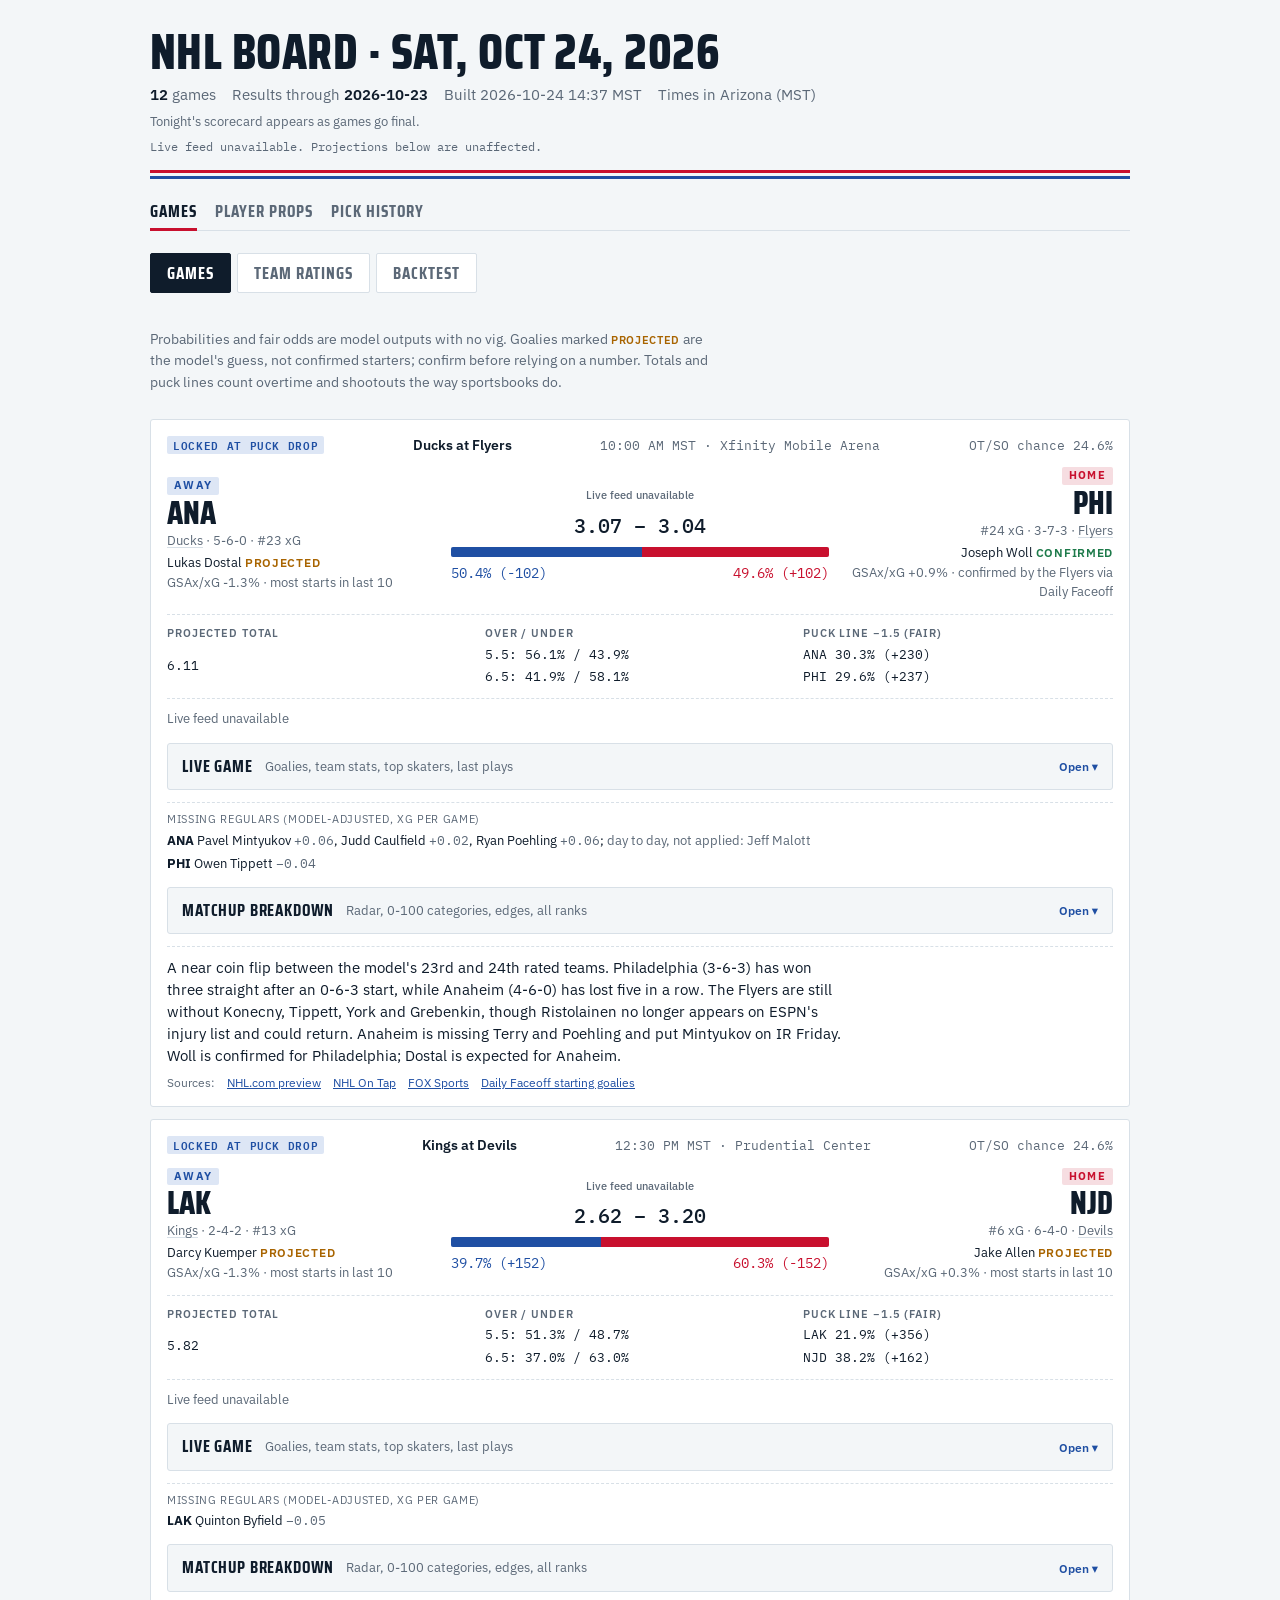
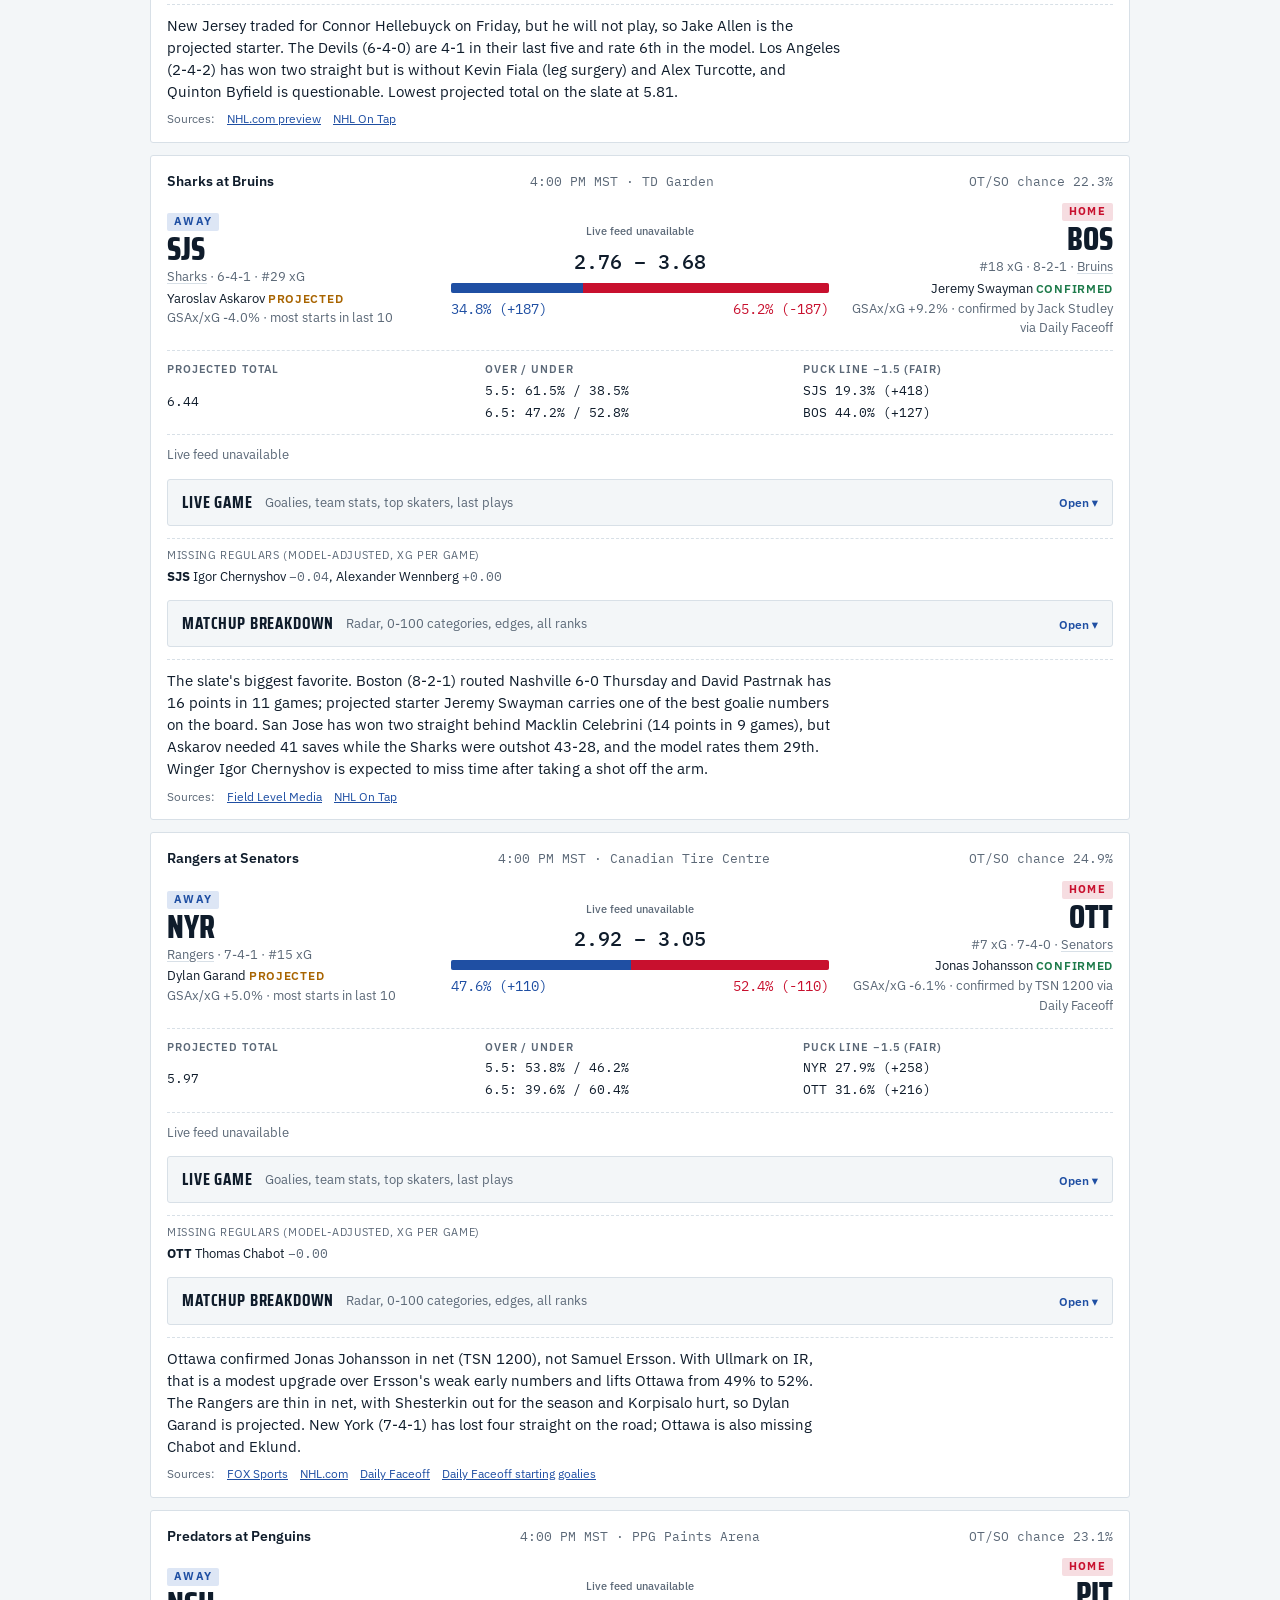
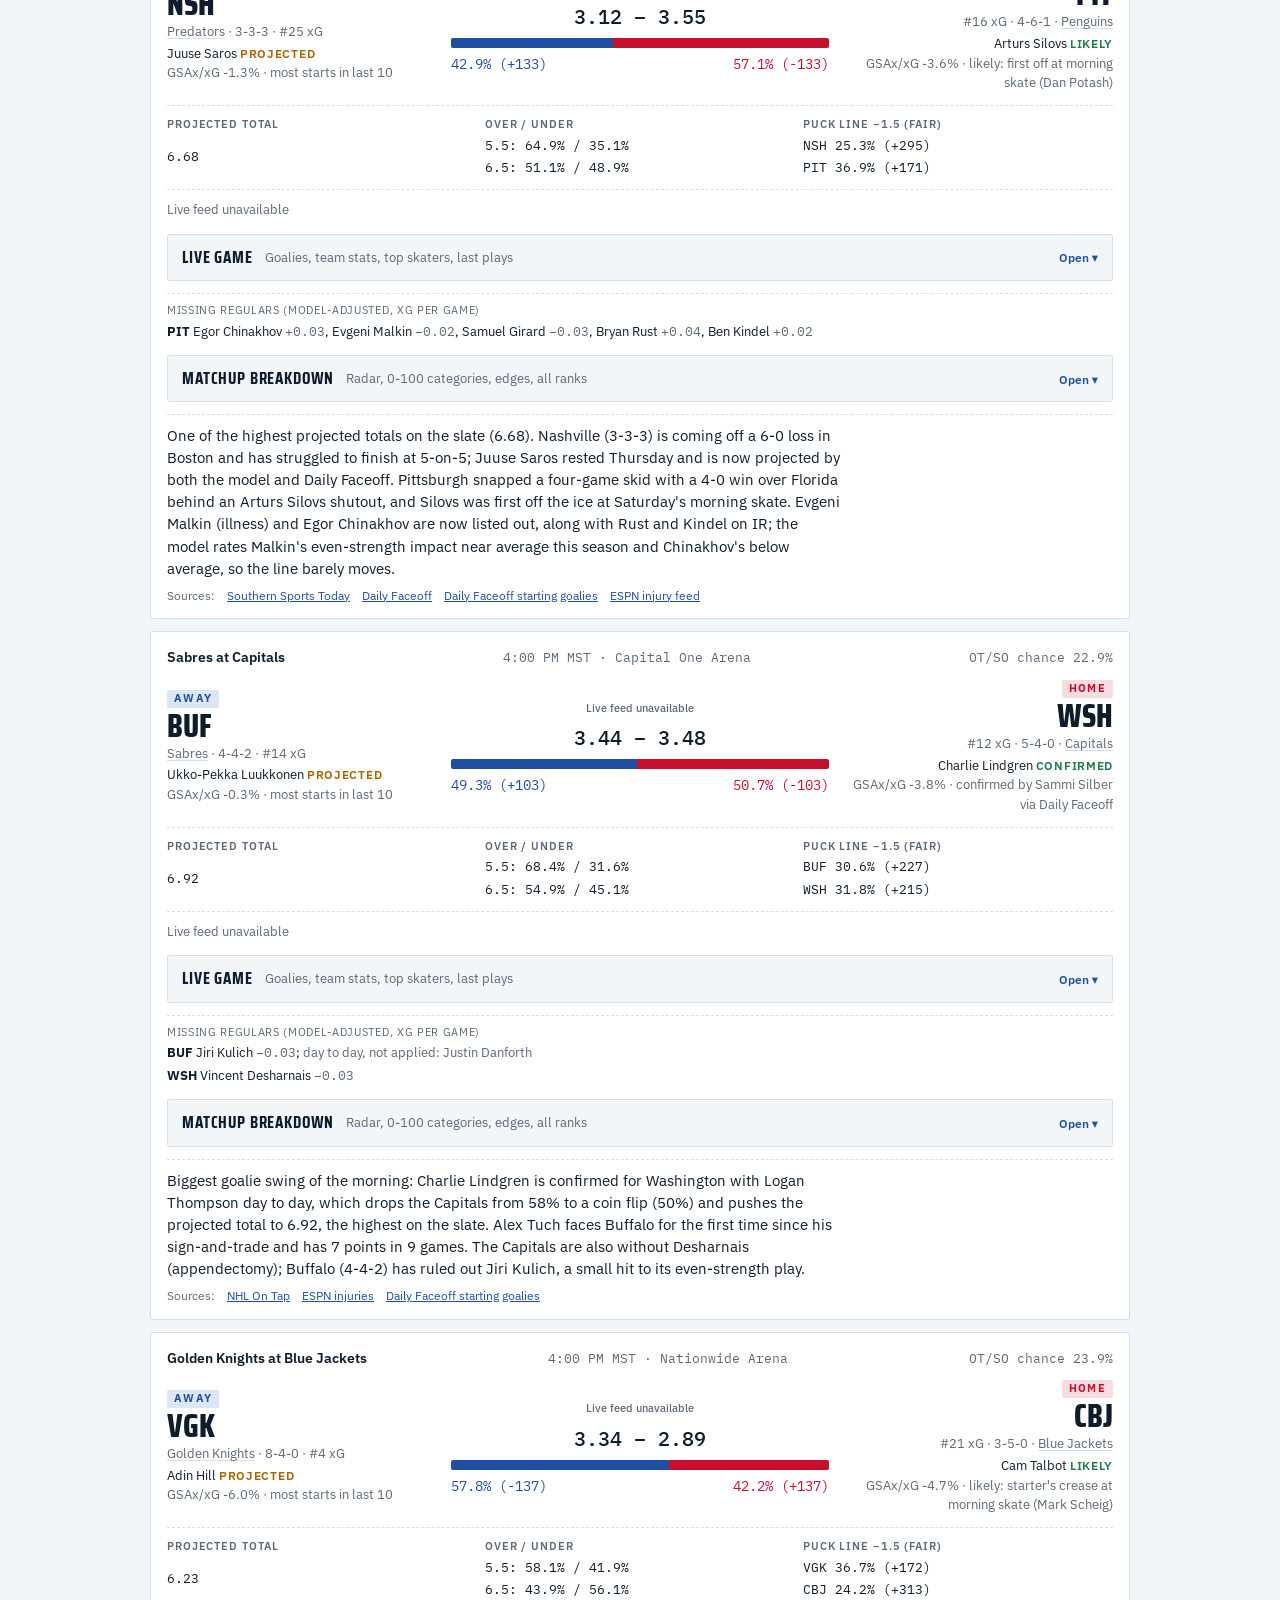
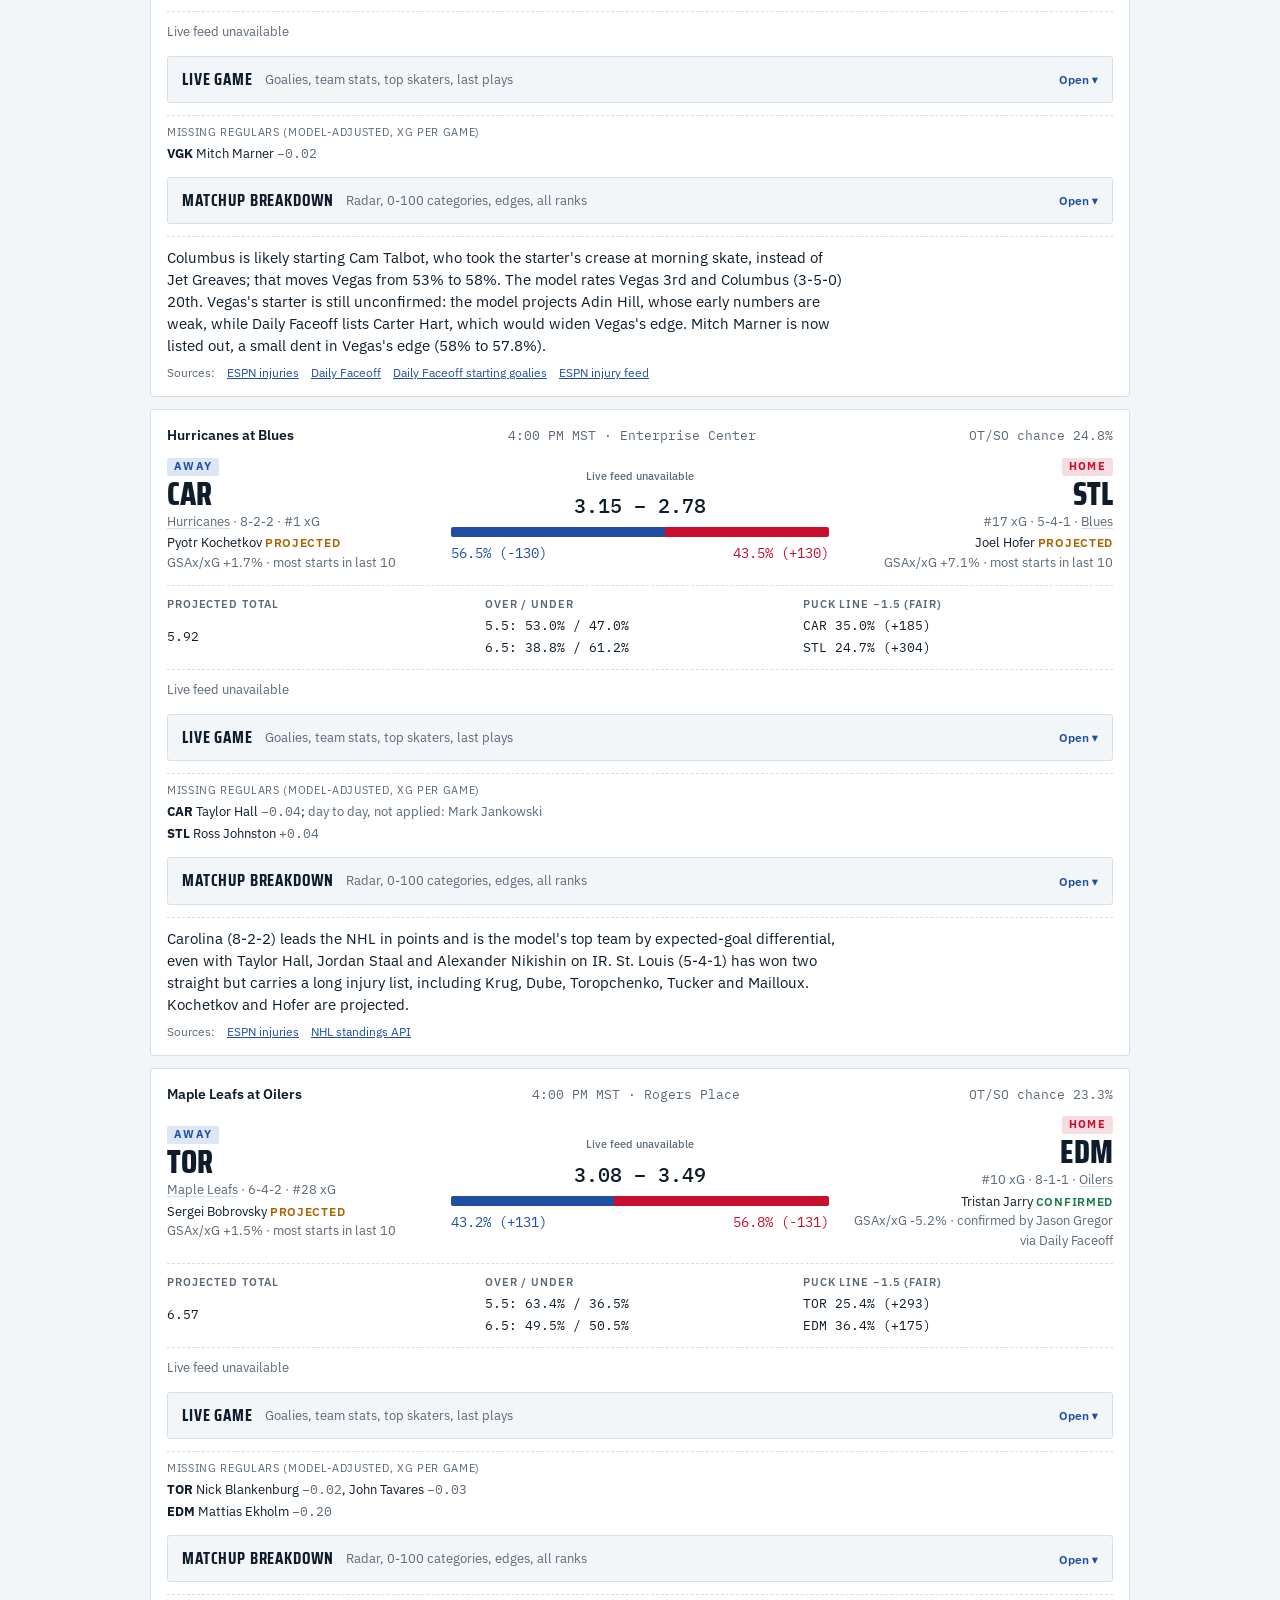
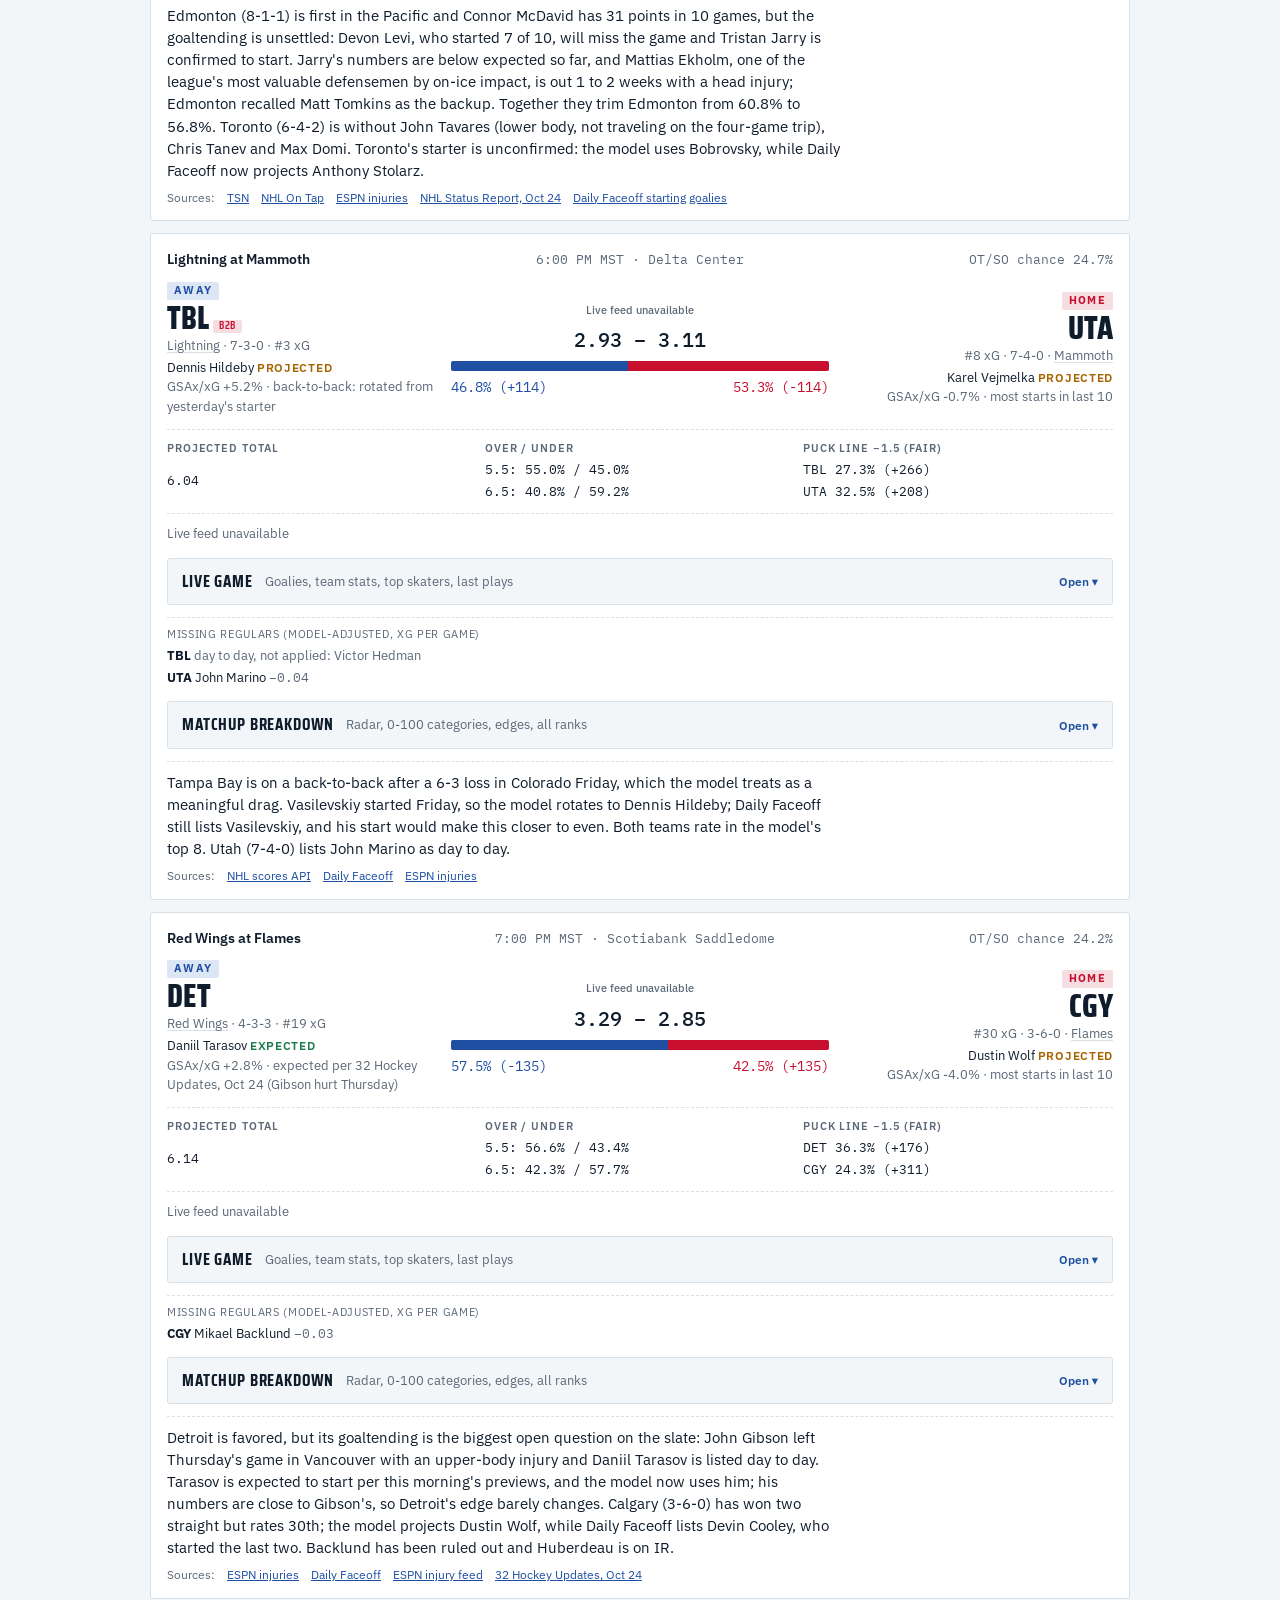
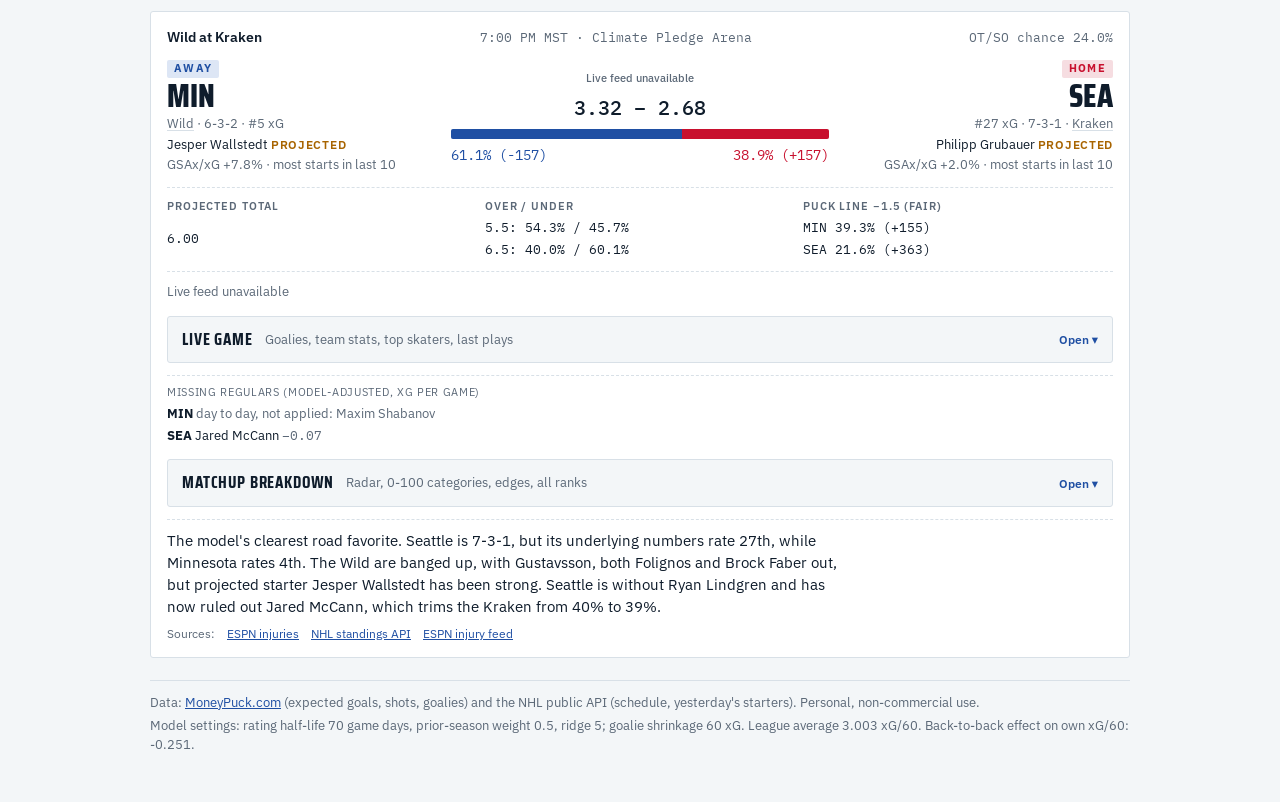
==== commit df1a9d99: "Player props: model, backtest, DraftKings lines, props page - src/props.py: decayed, shrunk player r" ====
--- a/site/index.html
+++ b/site/index.html
@@ -156,13 +156,14 @@
   .abbr{font-size:1.7rem}
 }
 </style>
-<link rel="stylesheet" href="live.css?v=c1e8caf1"></head><body>
+<link rel="stylesheet" href="live.css?v=54c0f0a1"></head><body>
 
 <div class="wrap">
   <header>
     <h1 id="hdr">NHL Board</h1>
     <div class="sub" id="meta"></div>
   </header>
+  <nav class="pnav" aria-label="Pages"><a href="./" aria-current="page">Games</a><a href="props.html">Player props</a><a href="history.html">Pick history</a></nav>
   <nav role="tablist">
     <button id="t-games" role="tab" aria-selected="true" data-v="games">Games</button>
     <button id="t-ratings" role="tab" aria-selected="false" data-v="ratings">Team ratings</button>
@@ -197,7 +198,7 @@
 </div>
 
 
-<script src="live.js?v=f0409b41"></script>
+<script src="live.js?v=6ed11042"></script>
 <script src="record.js?v=0a174f7e"></script>
 <script>
 function renderBoard(B){
--- a/site/live.css
+++ b/site/live.css
@@ -7,7 +7,7 @@
 .lv-dot{width:8px;height:8px;border-radius:50%;background:var(--red);animation:lvp 1.6s ease-in-out infinite}
 @keyframes lvp{0%,100%{opacity:1}50%{opacity:.3}}
 @media (prefers-reduced-motion:reduce){.lv-dot{animation:none}}
-.game.is-live{border-color:var(--red)}
+.game.is-live{border:2px solid var(--red);box-shadow:inset 0 5px 0 var(--red)}
 .dk{border-top:1px dashed var(--line);padding-top:10px;display:grid;gap:6px;font-size:.84rem}
 .dkh{display:flex;flex-wrap:wrap;gap:4px 12px;align-items:baseline}
 .dkh .dl{font-size:.7rem;color:var(--muted);text-transform:uppercase;letter-spacing:.06em;font-weight:600}
@@ -61,10 +61,51 @@
 
 /* final games: settled look, not a color. Red = live, dark badge = final */
 .lv-fin{font-family:var(--body);font-size:.7rem;font-weight:700;letter-spacing:.1em;text-transform:uppercase;background:var(--ink);color:var(--sheet);padding:2px 8px;border-radius:2px}
-.game.is-final{background:var(--ice);border-color:var(--line)}
+.game.is-final{background:var(--ice);border:2px solid var(--muted);box-shadow:inset 0 5px 0 var(--muted)}
 .game.is-final .abbr.lost{color:var(--muted);font-weight:700}
 .game.is-final .bar{opacity:.55}
-.res{font-family:var(--body);font-size:.72rem;font-weight:700;letter-spacing:.05em;text-transform:uppercase;padding:1px 7px;border-radius:2px;margin-left:6px;white-space:nowrap}
-.res.res-W{background:var(--good);color:var(--sheet)}
-.res.res-L{background:var(--line);color:var(--muted)}
-.res.res-P{background:var(--line);color:var(--ink)}
+.rchip{font-family:var(--body);font-size:.72rem;font-weight:700;letter-spacing:.05em;text-transform:uppercase;padding:1px 7px;border-radius:2px;margin-left:6px;white-space:nowrap}
+.rchip.rc-W{background:var(--good);color:var(--sheet)}
+.rchip.rc-L{background:var(--line);color:var(--muted)}
+.rchip.rc-P{background:var(--line);color:var(--ink)}
+.game.is-final .res{background:var(--sheet)}
+
+/* Page links shared by every page: Games, Player props, Pick history */
+nav.pnav{display:flex;flex-wrap:wrap;gap:4px 18px;border-bottom:1px solid var(--line);padding-bottom:2px}
+nav.pnav a{font-family:var(--display);font-weight:700;font-size:1.05rem;letter-spacing:.06em;text-transform:uppercase;color:var(--muted);text-decoration:none;padding:4px 0;border-bottom:3px solid transparent;margin-bottom:-3px}
+nav.pnav a:hover{color:var(--ink)}
+nav.pnav a[aria-current="page"]{color:var(--ink);border-bottom-color:var(--red)}
+nav.pnav a:focus-visible{outline:2px solid var(--blue);outline-offset:2px}
+
+/* Player props page */
+.pp-flt{display:flex;flex-wrap:wrap;gap:8px 14px;align-items:center}
+.pp-flt .hf{display:flex;flex-wrap:wrap;gap:6px}
+.pp-flt button{font:600 .85rem var(--body);border:1px solid var(--line);background:var(--sheet);color:var(--muted);padding:6px 12px;border-radius:2px;cursor:pointer}
+.pp-flt button[aria-pressed="true"]{background:var(--ink);color:var(--sheet);border-color:var(--ink)}
+.pp-flt button:focus-visible,.pp-flt select:focus-visible{outline:2px solid var(--blue);outline-offset:2px}
+.pp-flt select{font:600 .85rem var(--body);border:1px solid var(--line);background:var(--sheet);color:var(--ink);padding:6px 8px;border-radius:2px;max-width:100%}
+.pp-flt label{font-size:.8rem;color:var(--muted);display:flex;gap:6px;align-items:center}
+.pp-gate{background:var(--sheet);border:1px solid var(--line);border-left:4px solid var(--warn);border-radius:3px;padding:10px 14px;display:grid;gap:4px;font-size:.88rem}
+.pp-gate b{font-family:var(--display);font-size:1.1rem;letter-spacing:.04em;text-transform:uppercase}
+.pp-game{background:var(--sheet);border:1px solid var(--line);border-radius:3px;padding:14px 16px;display:grid;gap:12px;min-width:0}
+.pp-gh{display:flex;flex-wrap:wrap;justify-content:space-between;align-items:baseline;gap:4px 12px}
+.pp-gh h2{margin:0;font-family:var(--display);font-weight:800;font-size:1.6rem;line-height:1;letter-spacing:.02em}
+.pp-gh h2 .at{color:var(--muted);font-weight:500;margin:0 6px;font-size:1.1rem}
+.pp-gh .gm{font-family:var(--mono);font-size:.8rem;color:var(--muted)}
+.pp-gh .gm .live{color:var(--red);font-weight:600}
+.pp-gl{font-size:.8rem;color:var(--muted)}
+.pp-mk{display:grid;gap:4px;min-width:0}
+.pp-mk h3{margin:0;font-size:.72rem;letter-spacing:.08em;text-transform:uppercase;color:var(--muted);font-weight:600}
+table.ptb{font-size:.84rem}
+.ptb th{font-size:.66rem;letter-spacing:.06em;text-transform:uppercase;color:var(--muted);font-weight:600;padding:5px 8px;background:none}
+.ptb td{padding:5px 8px;font-family:var(--mono)}
+.ptb th:first-child,.ptb td:first-child{text-align:left;font-family:var(--body);position:sticky;left:0;background:var(--sheet);z-index:1}
+.ptb td.tm,.ptb th.tm{text-align:left}
+.ptb td .op{color:var(--muted);font-size:.74rem;display:block}
+.ptb td.lean{font-family:var(--body);font-weight:600;text-align:left}
+.ptb td.lean.ov{color:var(--good)}.ptb td.lean.un{color:var(--blue)}.ptb td.lean.no{color:var(--muted);font-weight:400}
+.ptb .stg{margin-left:6px;font:700 .6rem var(--body);letter-spacing:.08em;text-transform:uppercase;padding:1px 5px;border-radius:2px;background:var(--good);color:var(--sheet)}
+.ptb td.neg{color:var(--muted)}
+.ptb tr.done td{color:var(--muted)}
+.pp-empty{color:var(--muted);font-size:.88rem;margin:0}
+.pp-gate .op{color:var(--muted);font-size:.8rem}
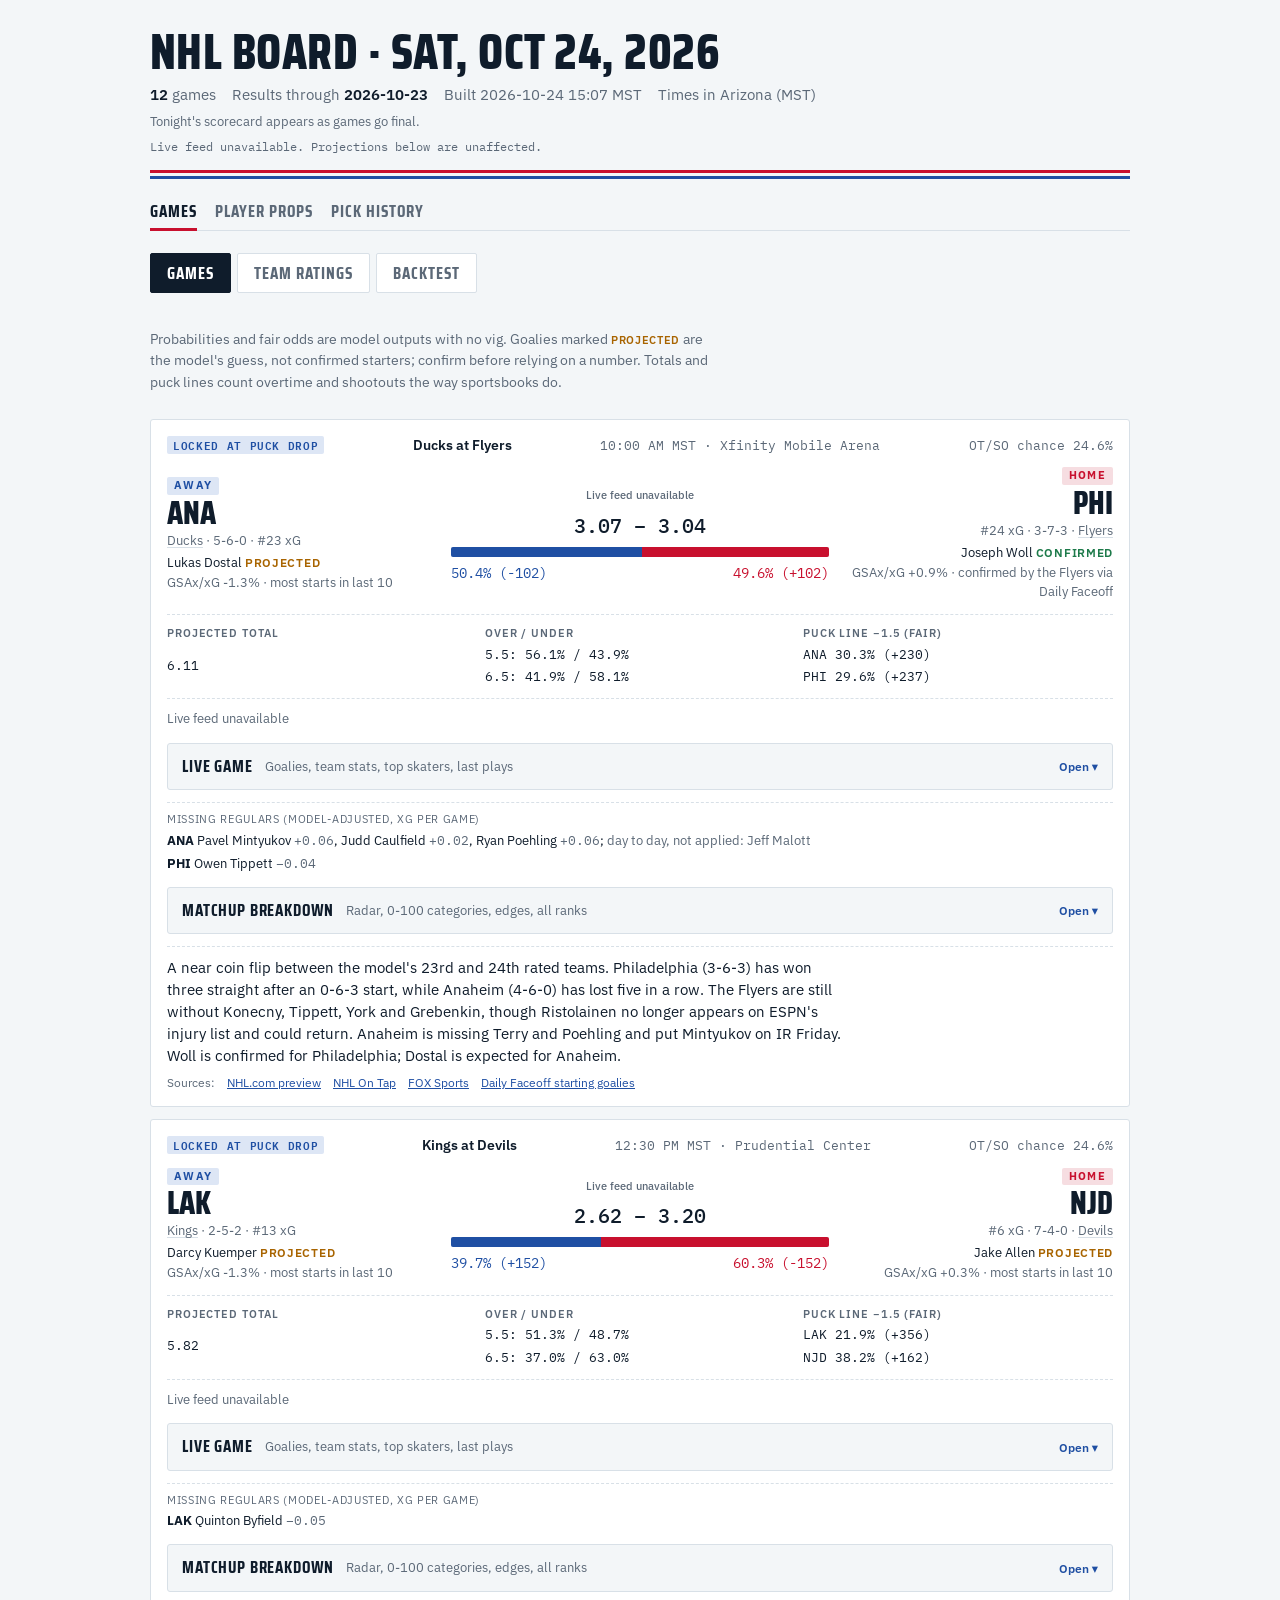
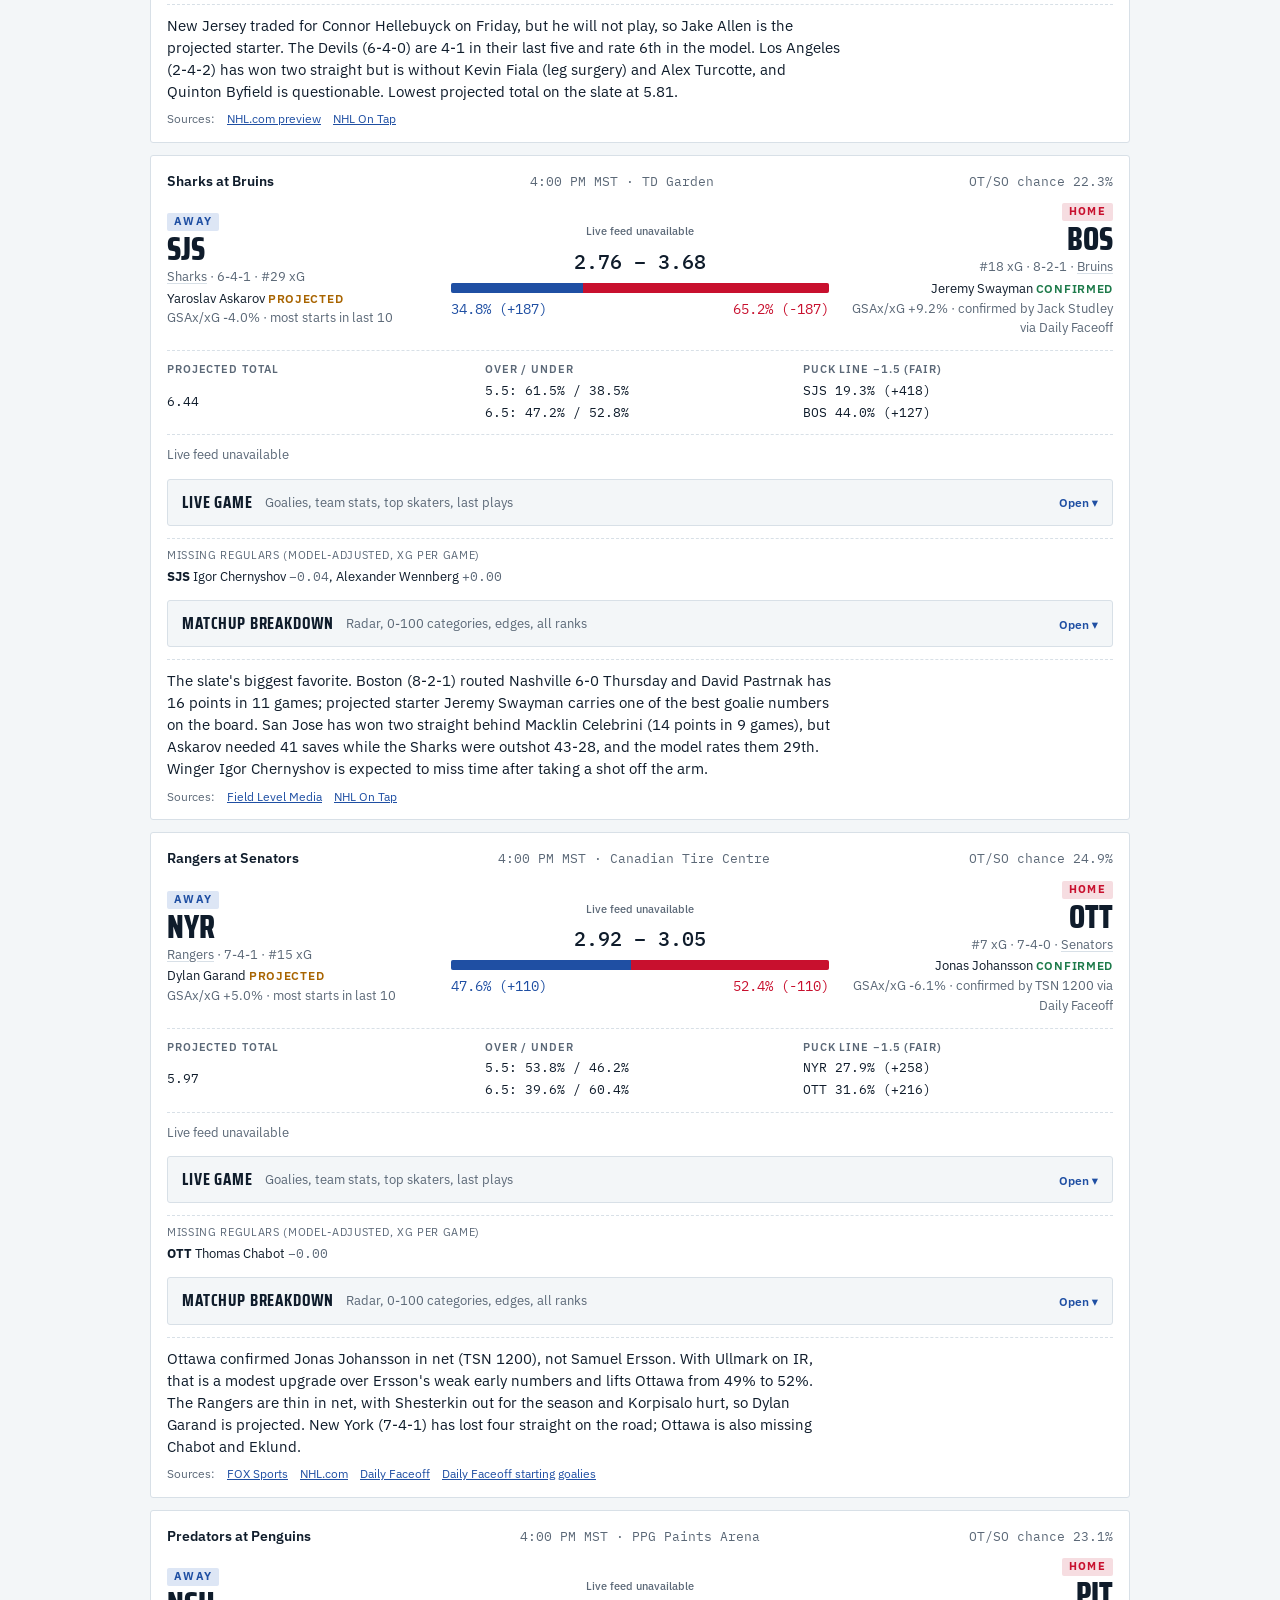
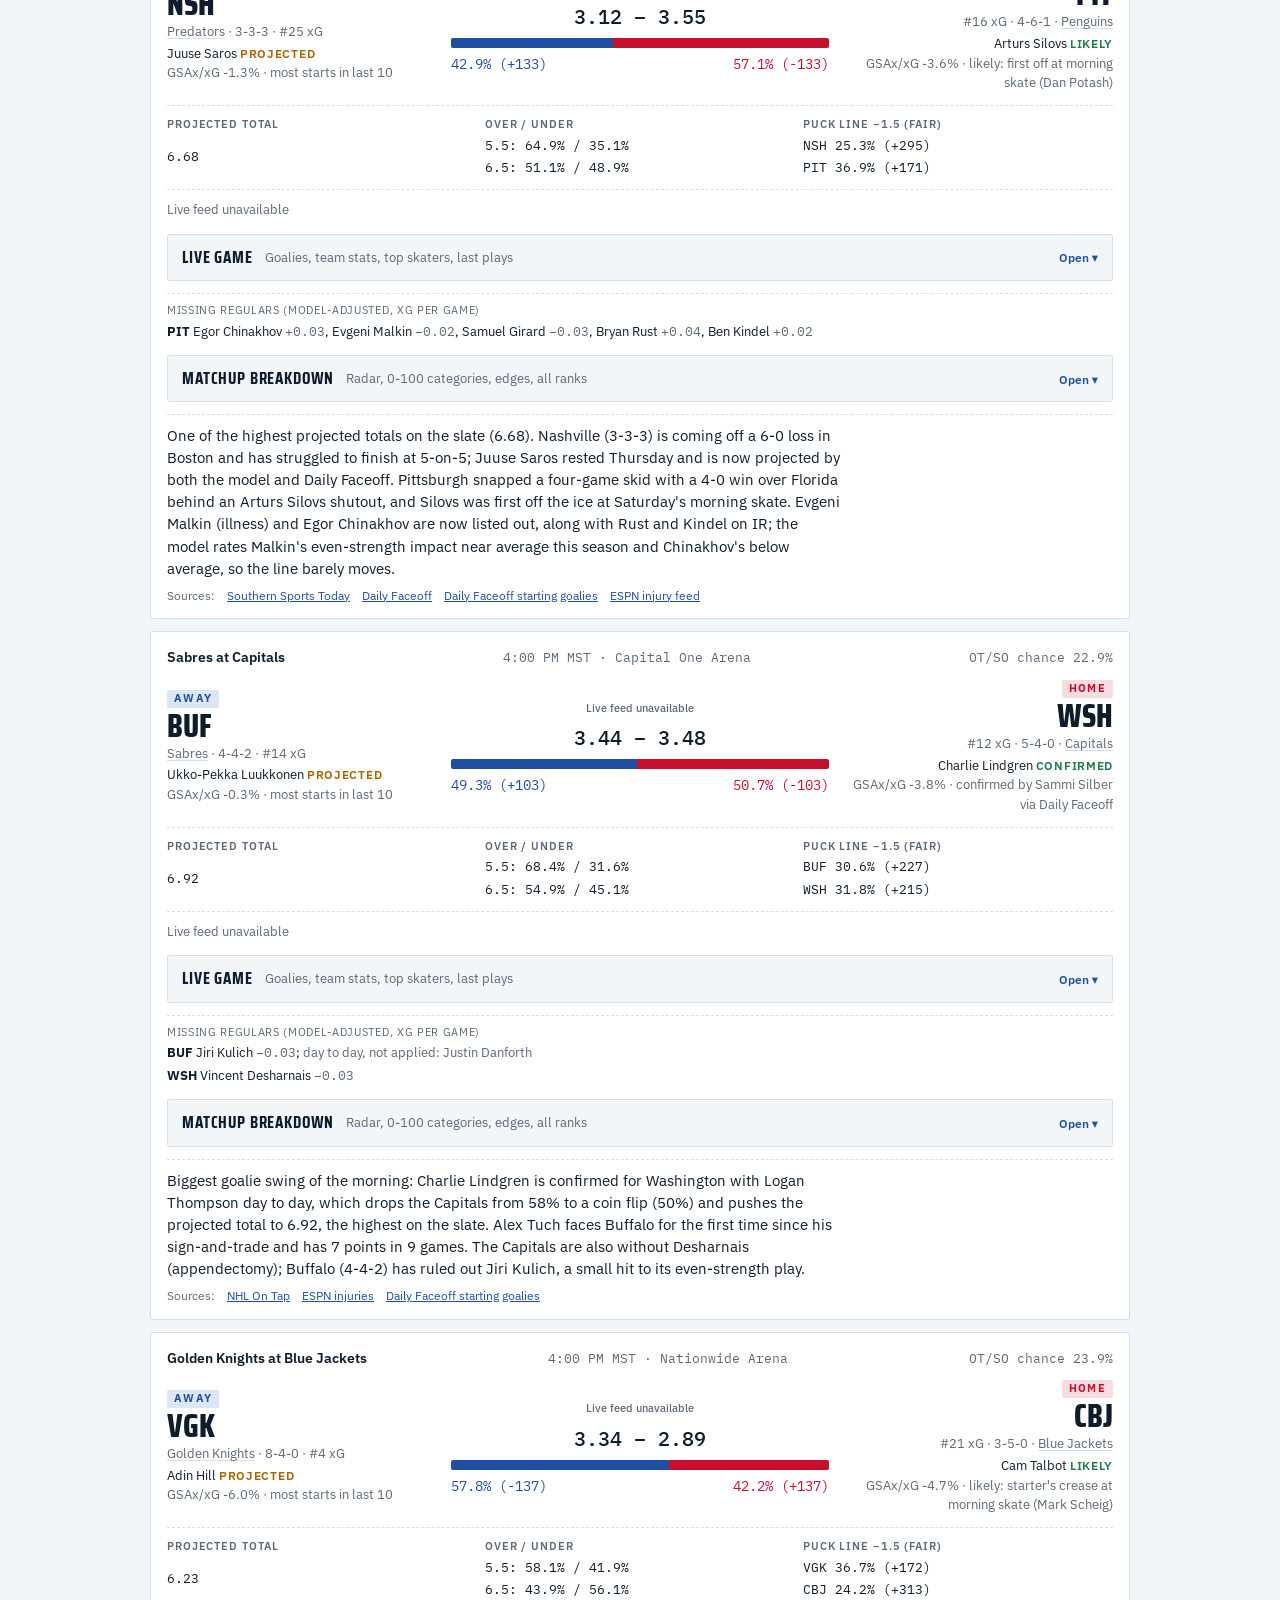
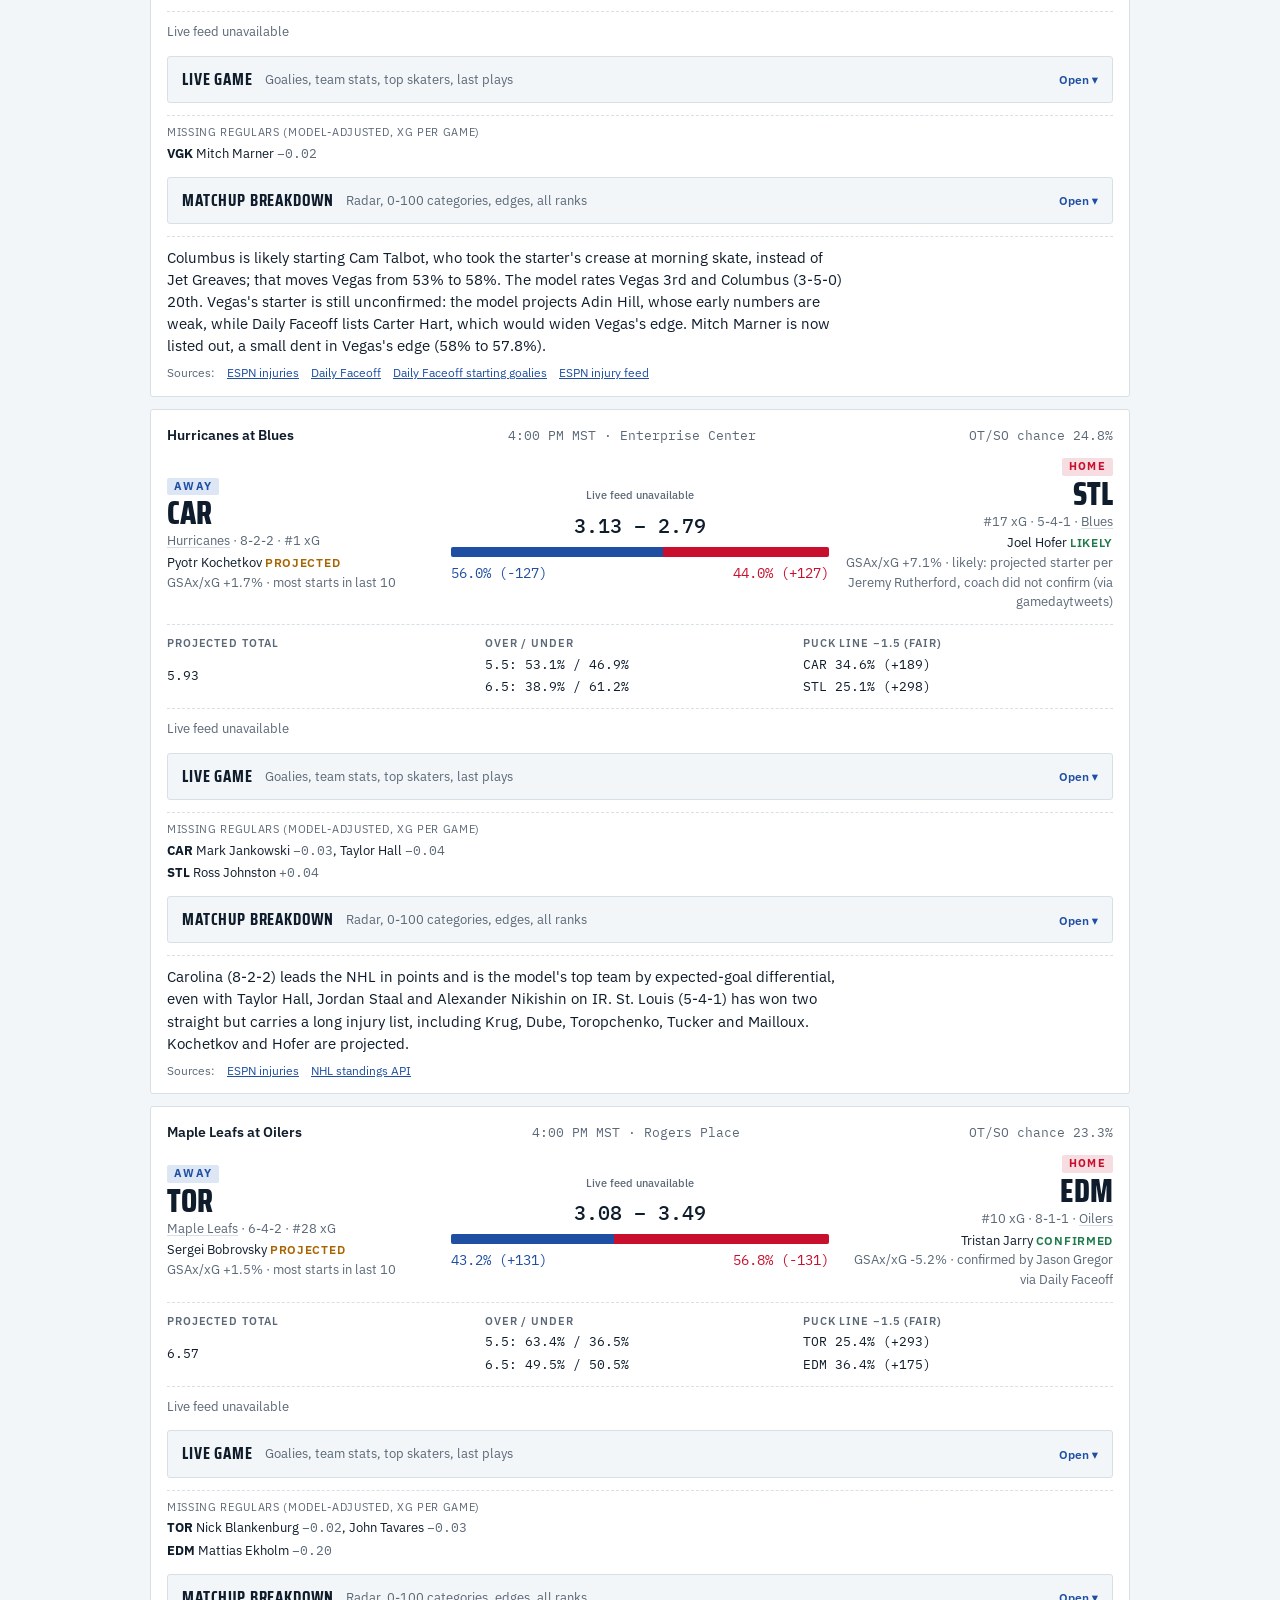
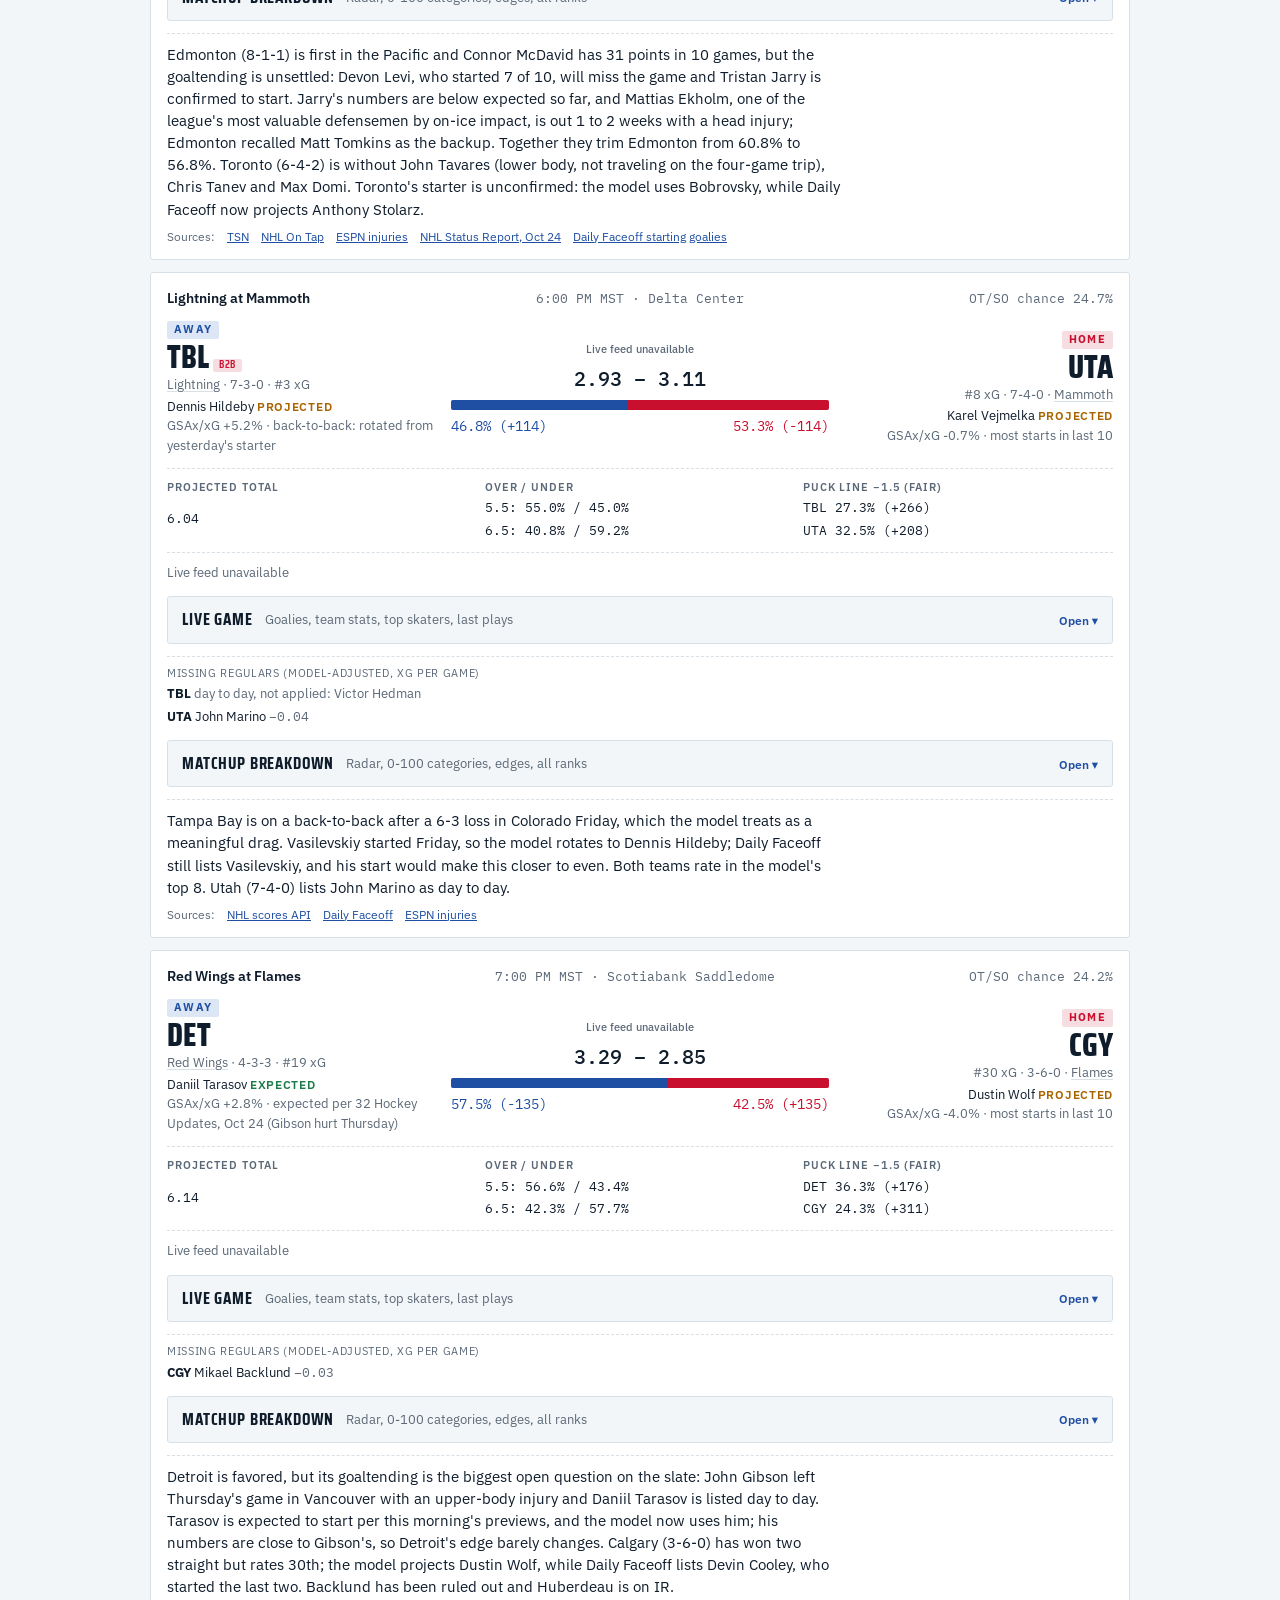
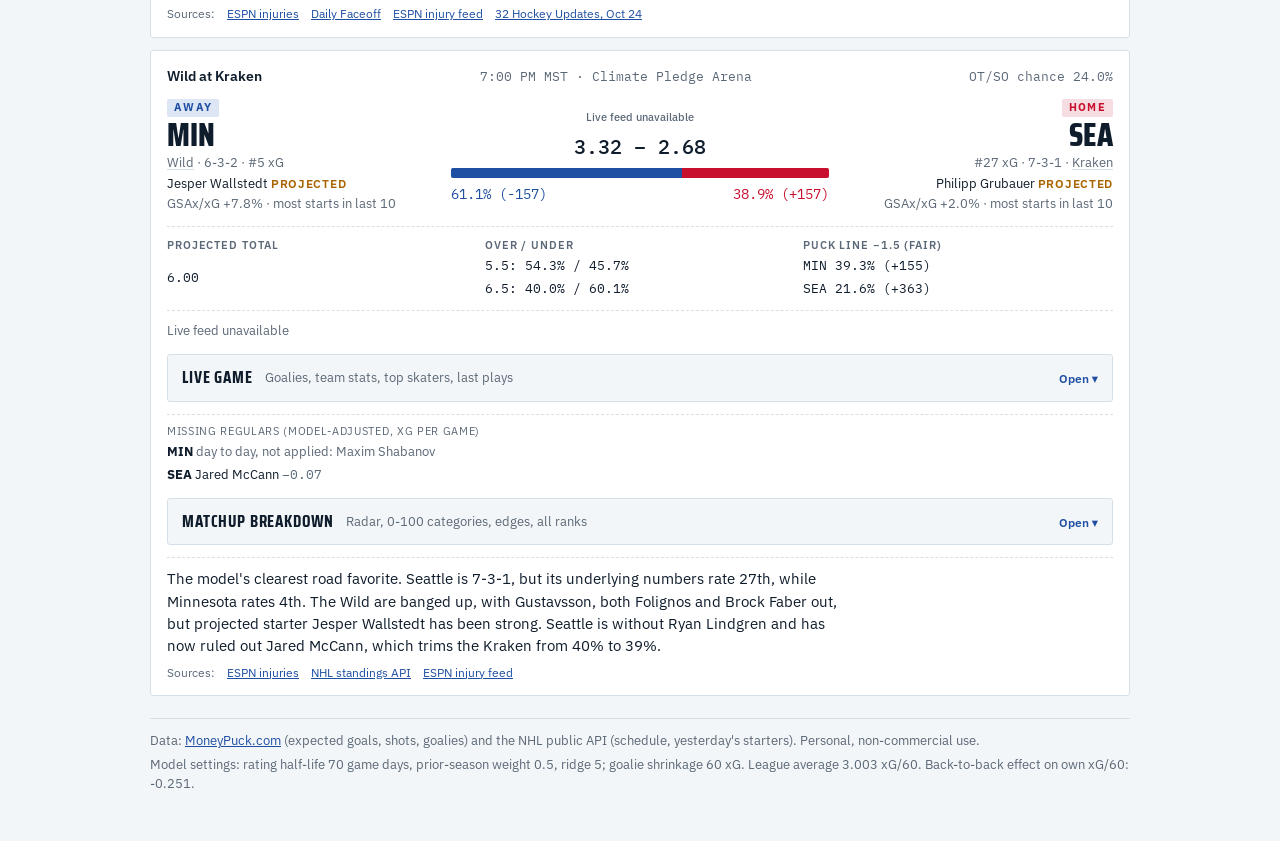
==== commit 26a8d59e: "Props: column tooltips; lean shows the line (e.g. Under 2.5 shots) Co-Authored-By: Claude Opus 5.5 <" ====
--- a/site/index.html
+++ b/site/index.html
@@ -156,7 +156,7 @@
   .abbr{font-size:1.7rem}
 }
 </style>
-<link rel="stylesheet" href="live.css?v=54c0f0a1"></head><body>
+<link rel="stylesheet" href="live.css?v=e4c150c8"></head><body>
 
 <div class="wrap">
   <header>
--- a/site/live.css
+++ b/site/live.css
@@ -109,3 +109,13 @@
 .ptb tr.done td{color:var(--muted)}
 .pp-empty{color:var(--muted);font-size:.88rem;margin:0}
 .pp-gate .op{color:var(--muted);font-size:.8rem}
+
+/* column tooltips on the props tables: hover, keyboard focus, or tap */
+.ptb th .tip{cursor:help;text-decoration:underline dotted;text-underline-offset:3px;position:relative;outline:none}
+.ptb th .tip:focus-visible{outline:2px solid var(--blue,#3b6fd8);outline-offset:2px;border-radius:2px}
+.ptb th .tip::after{content:attr(data-tip);position:absolute;left:0;top:calc(100% + 6px);z-index:20;width:max-content;max-width:240px;
+  white-space:normal;text-transform:none;letter-spacing:normal;font-weight:400;font-size:.8rem;line-height:1.35;text-align:left;
+  padding:8px 10px;border-radius:6px;background:var(--ink,#111);color:var(--sheet,#fff);box-shadow:0 4px 14px rgba(0,0,0,.25);
+  opacity:0;visibility:hidden;pointer-events:none;transition:opacity .12s}
+.ptb th:last-child .tip::after,.ptb th:nth-last-child(2) .tip::after{left:auto;right:0}
+.ptb th .tip:hover::after,.ptb th .tip:focus::after{opacity:1;visibility:visible}
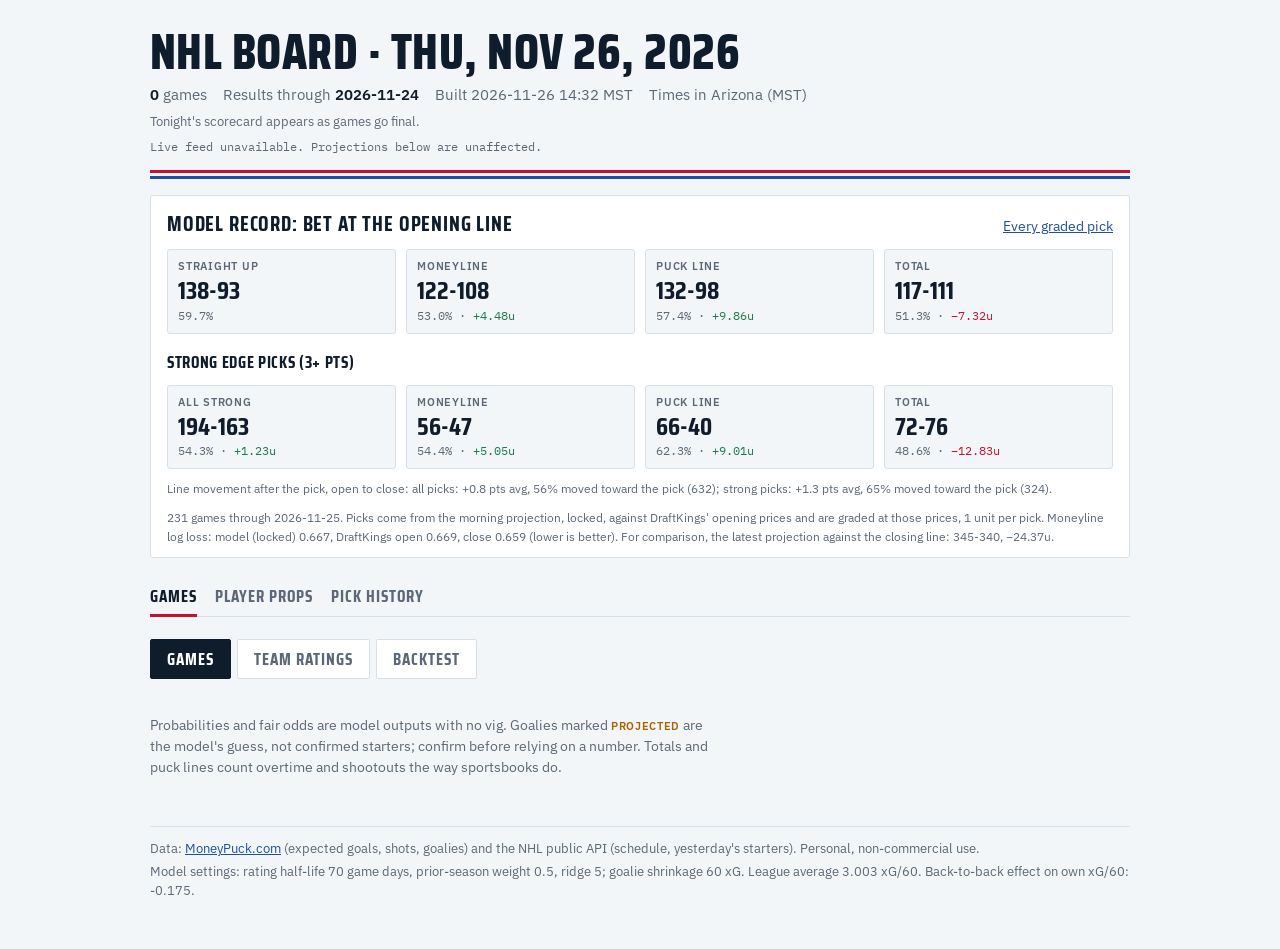
==== commit fb811e17: "Primary record: picks from the locked morning projection vs DraftKings' opening line, graded at open" ====
--- a/site/index.html
+++ b/site/index.html
@@ -156,7 +156,7 @@
   .abbr{font-size:1.7rem}
 }
 </style>
-<link rel="stylesheet" href="live.css?v=e4c150c8"></head><body>
+<link rel="stylesheet" href="live.css?v=cc0dc293"></head><body>
 
 <div class="wrap">
   <header>
@@ -198,8 +198,8 @@
 </div>
 
 
-<script src="live.js?v=6ed11042"></script>
-<script src="record.js?v=0a174f7e"></script>
+<script src="live.js?v=44debd71"></script>
+<script src="record.js?v=45af672d"></script>
 <script>
 function renderBoard(B){
 
--- a/site/live.css
+++ b/site/live.css
@@ -110,12 +110,9 @@
 .pp-empty{color:var(--muted);font-size:.88rem;margin:0}
 .pp-gate .op{color:var(--muted);font-size:.8rem}
 
-/* column tooltips on the props tables: hover, keyboard focus, or tap */
-.ptb th .tip{cursor:help;text-decoration:underline dotted;text-underline-offset:3px;position:relative;outline:none}
-.ptb th .tip:focus-visible{outline:2px solid var(--blue,#3b6fd8);outline-offset:2px;border-radius:2px}
-.ptb th .tip::after{content:attr(data-tip);position:absolute;left:0;top:calc(100% + 6px);z-index:20;width:max-content;max-width:240px;
-  white-space:normal;text-transform:none;letter-spacing:normal;font-weight:400;font-size:.8rem;line-height:1.35;text-align:left;
-  padding:8px 10px;border-radius:6px;background:var(--ink,#111);color:var(--sheet,#fff);box-shadow:0 4px 14px rgba(0,0,0,.25);
-  opacity:0;visibility:hidden;pointer-events:none;transition:opacity .12s}
-.ptb th:last-child .tip::after,.ptb th:nth-last-child(2) .tip::after{left:auto;right:0}
-.ptb th .tip:hover::after,.ptb th .tip:focus::after{opacity:1;visibility:visible}
+/* column tooltips on the props tables: hover, keyboard focus, or tap (positioned by props.js) */
+.ptb th .tip{cursor:help;text-decoration:underline dotted;text-underline-offset:3px;outline:none}
+.ptb th .tip:focus-visible{outline:2px solid var(--blue);outline-offset:2px;border-radius:2px}
+.pp-tipbox{position:fixed;z-index:50;max-width:min(260px,calc(100vw - 24px));padding:8px 10px;border-radius:6px;
+  background:var(--ink);color:var(--sheet);font-size:.8rem;line-height:1.35;font-weight:400;text-transform:none;letter-spacing:normal;
+  box-shadow:0 4px 14px rgba(0,0,0,.25);pointer-events:none}
